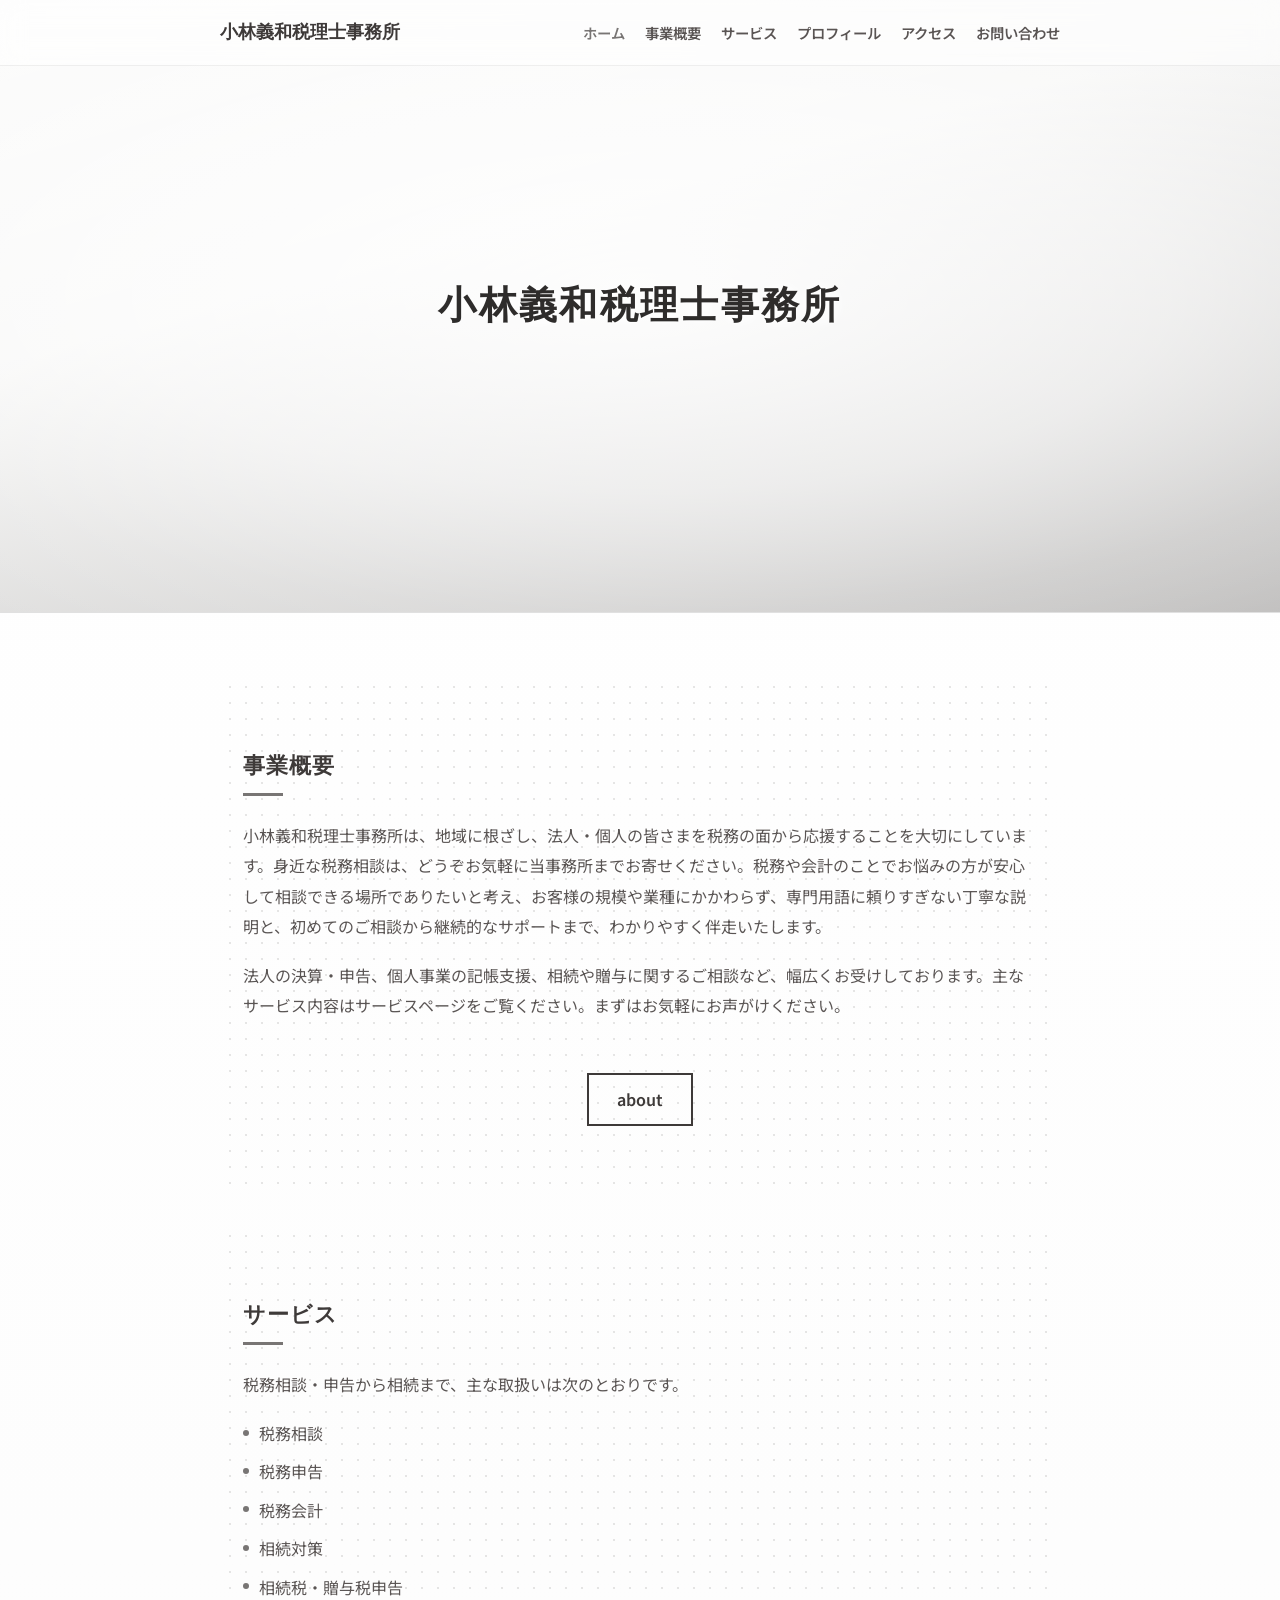
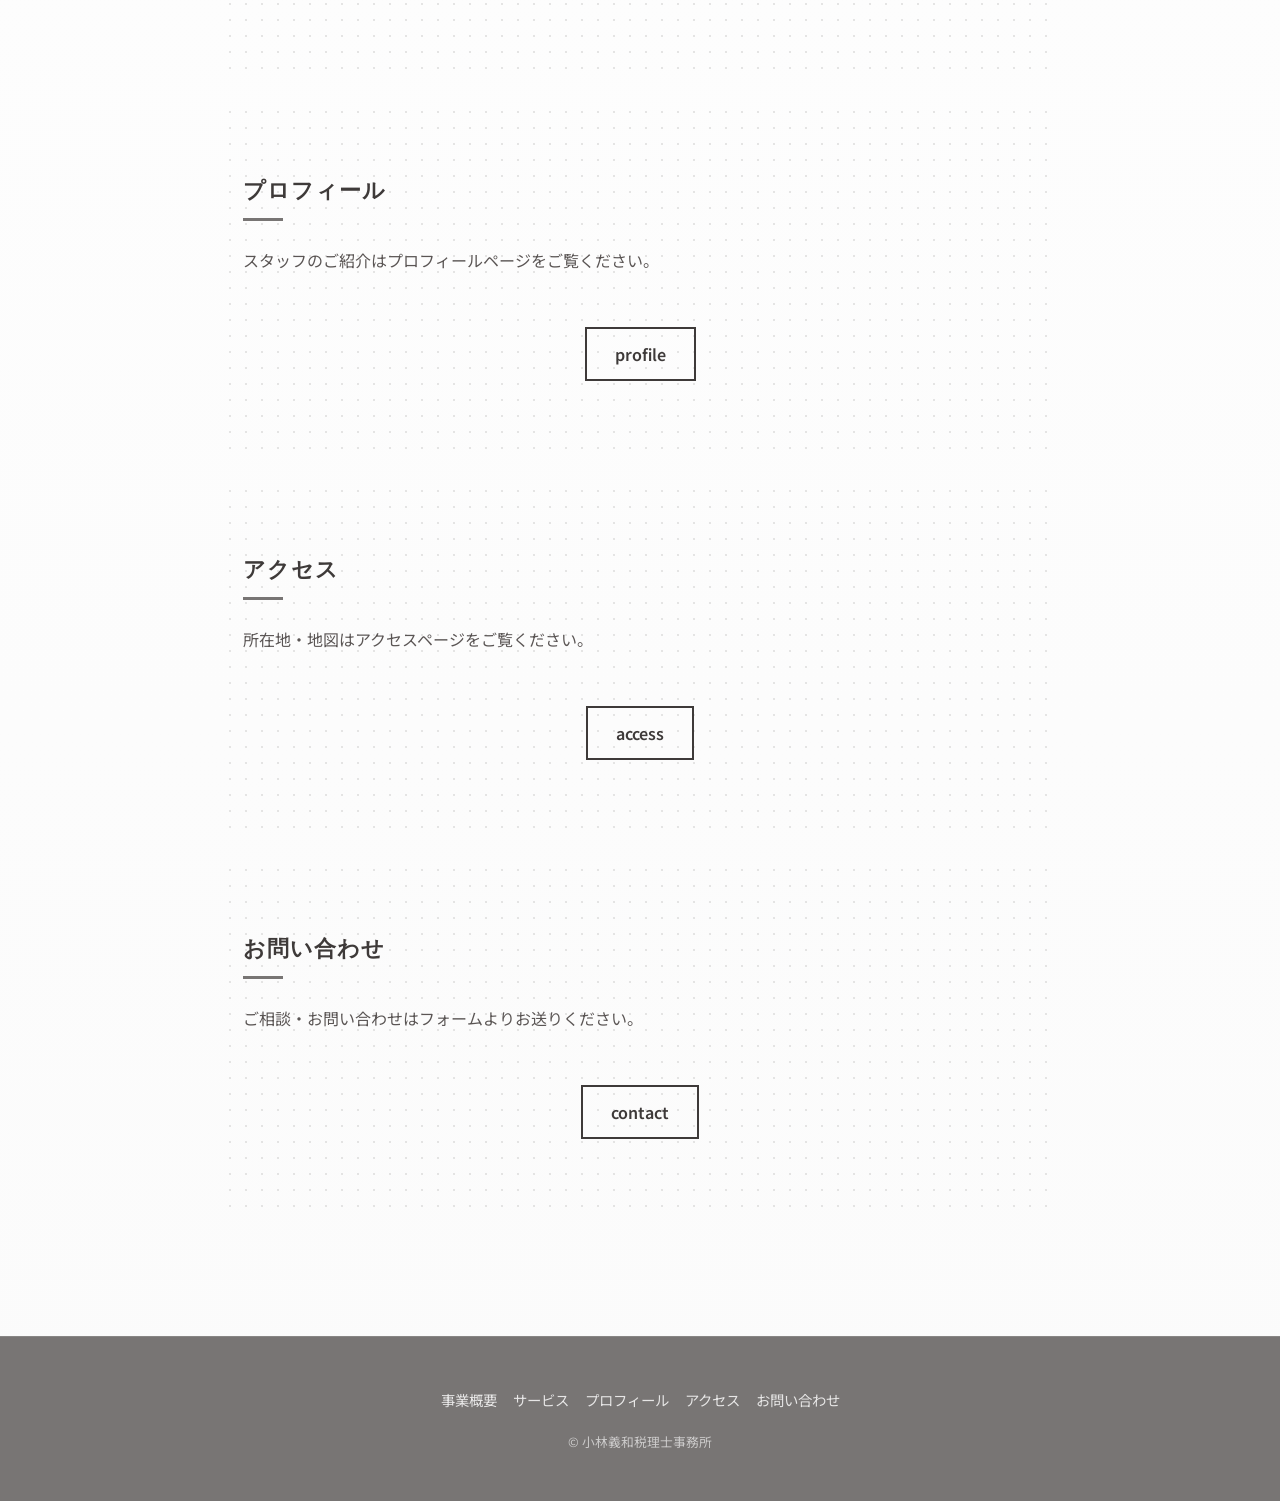
==== index.html @ 959f1964 "Initial website setup with theme C Made-with: Cursor" ====
<!DOCTYPE html>
<html lang="ja">
<head>
  <meta charset="UTF-8">
  <meta name="viewport" content="width=device-width, initial-scale=1.0">
  <title>小林義和税理士事務所</title>
  <link rel="preconnect" href="https://fonts.googleapis.com">
  <link rel="preconnect" href="https://fonts.gstatic.com" crossorigin>
  <link href="https://fonts.googleapis.com/css2?family=Noto+Sans+JP:wght@400;500;600;700&display=swap" rel="stylesheet">
  <link rel="stylesheet" href="css/base.css">
  <link rel="stylesheet" href="css/theme-c.css?v=20260330-12">
</head>
<body class="page-home">
  <header class="header">
    <div class="header__inner">
      <a class="header__logo" href="index.html">小林義和税理士事務所</a>
      <nav class="nav" aria-label="メインメニュー">
        <ul class="nav__list">
          <li><a class="nav__link" href="index.html" aria-current="page">ホーム</a></li>
          <li><a class="nav__link" href="about.html">事業概要</a></li>
          <li><a class="nav__link" href="services.html">サービス</a></li>
          <li><a class="nav__link" href="profile.html">プロフィール</a></li>
          <li><a class="nav__link" href="office.html">アクセス</a></li>
          <li><a class="nav__link" href="contact.html">お問い合わせ</a></li>
        </ul>
      </nav>
    </div>
  </header>

  <section class="hero hero--with-photo hero--bright-key" aria-labelledby="hero-title">
    <div class="hero__slides" aria-hidden="true">
      <figure class="hero__photo hero__photo--slide1">
        <img src="images/hero-tax.png" alt="" width="1920" height="1080" decoding="async">
      </figure>
      <figure class="hero__photo hero__photo--slide2">
        <img src="images/hero-office.png" alt="" width="1920" height="1080" decoding="async">
      </figure>
      <figure class="hero__photo hero__photo--slide3">
        <img src="images/hero-3-office.png" alt="" width="1920" height="1080" decoding="async">
      </figure>
    </div>
    <div class="hero__overlay" aria-hidden="true"></div>
    <div class="hero__inner hero__inner--split">
      <h1 id="hero-title" class="hero__title">小林義和税理士事務所</h1>
    </div>
  </section>

  <main class="main">
    <section class="section" id="about">
      <h2 class="section__title">事業概要</h2>
      <div class="about__body about__body--single">
        <p>小林義和税理士事務所は、地域に根ざし、法人・個人の皆さまを税務の面から応援することを大切にしています。身近な税務相談は、どうぞお気軽に当事務所までお寄せください。税務や会計のことでお悩みの方が安心して相談できる場所でありたいと考え、お客様の規模や業種にかかわらず、専門用語に頼りすぎない丁寧な説明と、初めてのご相談から継続的なサポートまで、わかりやすく伴走いたします。</p>
        <p>法人の決算・申告、個人事業の記帳支援、相続や贈与に関するご相談など、幅広くお受けしております。主なサービス内容はサービスページをご覧ください。まずはお気軽にお声がけください。</p>
      </div>
      <p class="section__actions"><a class="btn btn--primary" href="about.html">about</a></p>
    </section>

    <section class="section" id="services">
      <h2 class="section__title">サービス</h2>
      <p class="section__lead">税務相談・申告から相続まで、主な取扱いは次のとおりです。</p>
      <ul class="about__services">
        <li>税務相談</li>
        <li>税務申告</li>
        <li>税務会計</li>
        <li>相続対策</li>
        <li>相続税・贈与税申告</li>
      </ul>
    </section>

    <section class="section" id="profile">
      <h2 class="section__title">プロフィール</h2>
      <p class="section__lead">スタッフのご紹介はプロフィールページをご覧ください。</p>
      <p class="section__actions"><a class="btn btn--primary" href="profile.html">profile</a></p>
    </section>

    <section class="section" id="access">
      <h2 class="section__title">アクセス</h2>
      <p class="section__lead">所在地・地図はアクセスページをご覧ください。</p>
      <p class="section__actions"><a class="btn btn--primary" href="office.html">access</a></p>
    </section>

    <section class="section" id="contact">
      <h2 class="section__title">お問い合わせ</h2>
      <p class="section__lead">ご相談・お問い合わせはフォームよりお送りください。</p>
      <p class="section__actions"><a class="btn btn--primary" href="contact.html">contact</a></p>
    </section>
  </main>

  <footer class="footer">
    <nav class="footer__nav" aria-label="フッターナビ">
      <ul class="footer__nav-list">
        <li><a class="footer__nav-link" href="about.html">事業概要</a></li>
        <li><a class="footer__nav-link" href="services.html">サービス</a></li>
        <li><a class="footer__nav-link" href="profile.html">プロフィール</a></li>
        <li><a class="footer__nav-link" href="office.html">アクセス</a></li>
        <li><a class="footer__nav-link" href="contact.html">お問い合わせ</a></li>
      </ul>
    </nav>
    <p class="footer__copyright">© 小林義和税理士事務所</p>
  </footer>
</body>
</html>
---- css/base.css ----
/* 共通レイアウト（色・トーンは theme-a / theme-b / theme-c で指定） */
html { scroll-behavior: smooth; }
@media (prefers-reduced-motion: reduce) { html { scroll-behavior: auto; } }

*, *::before, *::after { box-sizing: border-box; }
body {
  margin: 0;
  font-family: var(--font-sans);
  font-size: 16px;
  line-height: 1.8;
  color: var(--color-text);
  background: var(--color-bg);
  min-height: 100vh;
  overflow-x: clip;
}

/* ========== ヘッダー・グローバルナビ ========== */
.header {
  position: sticky;
  top: 0;
  z-index: 100;
  background: var(--header-bg, rgba(255, 255, 255, 0.95));
  border-bottom: 1px solid var(--color-border);
}
.header__inner {
  max-width: var(--max-width);
  margin: 0 auto;
  padding: 1rem var(--space-edge);
  display: flex;
  align-items: center;
  justify-content: space-between;
}
.header__logo {
  font-family: var(--font-serif);
  font-size: 1.15rem;
  font-weight: 600;
  color: var(--color-text);
  text-decoration: none;
}
.header__logo:hover { color: var(--color-accent); }
.nav__list {
  list-style: none;
  margin: 0;
  padding: 0;
  display: flex;
  flex-wrap: wrap;
  gap: 0.5rem 1.25rem;
}
.nav__link {
  font-size: 0.9rem;
  font-weight: 600;
  color: var(--color-text-sub);
  text-decoration: none;
  transition: color 0.2s;
}
.nav__link:hover,
.nav__link[aria-current="page"] { color: var(--color-accent); }

/* トップのみ：ヒーロー写真を画面上端まで（ヘッダーを写真上に重ねる） */
.page-home {
  position: relative;
}
.page-home .header {
  position: absolute;
  top: 0;
  left: 0;
  right: 0;
  z-index: 100;
  background: var(--header-overlay-home, rgba(255, 255, 255, 0.45));
  backdrop-filter: blur(12px);
  -webkit-backdrop-filter: blur(12px);
  border-bottom: 1px solid rgba(0, 0, 0, 0.06);
}
.page-home .header__logo,
.page-home .nav__link {
  text-shadow:
    0 0 1px rgba(255, 255, 255, 0.95),
    0 1px 2px rgba(255, 255, 255, 0.85),
    0 0 14px rgba(255, 255, 255, 0.5);
}
.page-home .nav__link[aria-current="page"] {
  text-shadow:
    0 0 1px rgba(255, 255, 255, 0.95),
    0 1px 2px rgba(255, 255, 255, 0.85);
}
.page-home .header__inner {
  padding-top: calc(1rem + env(safe-area-inset-top, 0px));
}
.page-home .hero--with-photo {
  --hero-with-photo-min-height: clamp(360px, 68vh, 860px);
}

/* ========== ヒーロー ========== */
.hero {
  position: relative;
  padding: var(--hero-padding-y, 3rem) var(--space-edge) var(--hero-padding-y-bottom, 4rem);
  text-align: center;
  background: linear-gradient(180deg, var(--hero-gradient-start) 0%, var(--color-bg) 100%);
  border-bottom: 1px solid var(--color-border);
}
.hero__inner { max-width: var(--max-width); margin: 0 auto; }
.hero__title {
  margin: 0 0 0.35em;
  font-family: var(--font-serif);
  font-size: clamp(1.6rem, 4vw, var(--hero-title-max, 2.25rem));
  font-weight: 600;
  line-height: 1.35;
  color: var(--color-text);
  letter-spacing: var(--hero-title-tracking, normal);
}
.hero__subtitle {
  margin: 0;
  font-size: clamp(0.95rem, 2vw, 1.1rem);
  color: var(--color-text-sub);
}

/* ヒーロー：写真がエリア一面＋事務所名を中央（重ね表示） */
.hero--with-photo {
  position: relative;
  padding: 0;
  overflow: hidden;
  background: var(--color-bg-alt);
  border-bottom: 1px solid var(--color-border);
  width: 100vw;
  max-width: 100vw;
  margin-left: calc(50% - 50vw);
  margin-right: calc(50% - 50vw);
  box-sizing: border-box;
  min-height: var(--hero-with-photo-min-height, clamp(280px, 52vh, 640px));
}
.hero--with-photo .hero__photo {
  position: absolute;
  inset: 0;
  margin: 0;
  width: 100%;
  height: 100%;
  z-index: 0;
  background: var(--color-bg-alt);
  opacity: 0;
  animation: hero-slide-fade 18s linear infinite;
}
.hero--with-photo .hero__photo img {
  display: block;
  width: 100%;
  height: 100%;
  object-fit: cover;
  object-position: center;
  transform: scale(1);
  animation: hero-photo-zoom 18s ease-out infinite;
  transform-origin: center;
}
.hero--with-photo .hero__photo--slide1,
.hero--with-photo .hero__photo--slide1 img {
  animation-delay: 0s;
}
.hero--with-photo .hero__photo--slide2,
.hero--with-photo .hero__photo--slide2 img {
  animation-delay: 6s;
}
.hero--with-photo .hero__photo--slide3,
.hero--with-photo .hero__photo--slide3 img {
  animation-delay: 12s;
}
.hero--with-photo .hero__photo--slide2 img {
  /* 田中吉彦税理士事務所トップの落ち着いた見え方に寄せる */
  filter: saturate(0.86) contrast(1.04) brightness(0.82);
  object-position: center 46%;
}
@keyframes hero-photo-zoom {
  0% { transform: scale(1); }
  33.333% { transform: scale(1.1); }
  100% { transform: scale(1.1); }
}
@keyframes hero-slide-fade {
  0% { opacity: 0; }
  5% { opacity: 1; }
  28.333% { opacity: 1; }
  33.333% { opacity: 0; }
  100% { opacity: 0; }
}
@media (prefers-reduced-motion: reduce) {
  .page-home .hero--with-photo .hero__photo,
  .page-home .hero--with-photo .hero__photo img { animation: none; }
  .page-home .hero--with-photo .hero__photo { opacity: 0; }
  .page-home .hero--with-photo .hero__photo--slide1 { opacity: 1; }
}
.hero__overlay {
  position: absolute;
  inset: 0;
  z-index: 1;
  background: var(--hero-overlay-bg, rgba(44, 44, 44, 0.42));
  pointer-events: none;
}
.hero--with-photo .hero__inner--split {
  position: relative;
  z-index: 2;
  max-width: none;
  margin: 0;
  min-height: var(--hero-with-photo-min-height, clamp(280px, 52vh, 640px));
  display: flex;
  align-items: center;
  justify-content: center;
  padding: var(--space-xl) var(--space-edge);
  box-sizing: border-box;
  text-align: center;
}
.hero--with-photo .hero__title {
  margin: 0;
  max-width: 22em;
  color: var(--hero-title-on-image, #fff);
  text-shadow: var(--hero-title-shadow, 0 2px 28px rgba(0, 0, 0, 0.45));
}

/* 明るいハイキー写真向け（看板名と背景の分離：オーバーレイを強め＋中央にマット） */
.hero--with-photo.hero--bright-key .hero__overlay {
  background:
    radial-gradient(
      ellipse 92% 72% at 50% 48%,
      rgba(255, 255, 255, 0.88) 0%,
      rgba(255, 255, 255, 0.55) 45%,
      rgba(255, 255, 255, 0.2) 72%,
      transparent 100%
    ),
    linear-gradient(
      165deg,
      rgba(255, 255, 255, 0.65) 0%,
      rgba(255, 255, 255, 0.2) 38%,
      var(--hero-bright-overlay-end, rgba(44, 62, 98, 0.32)) 100%
    );
}
.hero--with-photo.hero--bright-key .hero__title {
  color: var(--hero-bright-title-color, #1e293b);
  text-shadow:
    0 0 32px rgba(255, 255, 255, 1),
    0 0 16px rgba(255, 255, 255, 0.95),
    0 1px 0 rgba(255, 255, 255, 0.9),
    0 2px 14px rgba(255, 255, 255, 0.75);
}

/* 地図埋め込み */
.map-embed {
  margin: var(--space-lg) 0;
  border: 1px solid var(--color-border);
  border-radius: var(--radius);
  overflow: hidden;
  background: var(--color-bg-alt);
  aspect-ratio: 16 / 10;
  max-height: 420px;
}
.map-embed iframe {
  display: block;
  width: 100%;
  height: 100%;
  min-height: 280px;
  border: 0;
}

/* アクセス：地図とフォームを横並び */
.access__map-form {
  display: grid;
  gap: var(--space-lg);
  align-items: start;
  margin-top: var(--space-lg);
}
@media (min-width: 900px) {
  .access__map-form {
    grid-template-columns: 1fr 1fr;
    gap: var(--space-xl);
    align-items: stretch;
  }
}
.access__map-col .about__heading,
.access__form-col .about__heading {
  margin-top: 0;
}
.access__map-col .map-embed {
  margin: var(--space) 0 var(--space);
}
.map-embed--side {
  aspect-ratio: auto;
  max-height: none;
  min-height: min(420px, 50vh);
  height: 100%;
}
@media (min-width: 900px) {
  .map-embed--side {
    min-height: 440px;
  }
  .map-embed--side iframe {
    min-height: 440px;
  }
}
.access__map-link {
  margin: 0;
  font-size: 0.95rem;
}
.access__map-link a {
  color: var(--color-accent);
  font-weight: 600;
}
.access__actions {
  margin-top: var(--space-lg);
  display: flex;
  flex-wrap: wrap;
  gap: var(--space);
  align-items: center;
  justify-content: center;
}
.access__actions--after-map {
  margin-top: var(--space);
}

/* CTAボタン（ヒーロー／アクセント色で枠のみ・角ばり） */
.btn {
  display: inline-flex;
  align-items: center;
  justify-content: center;
  min-height: 44px;
  padding: 0.65em 1.75em;
  font-family: var(--font-sans);
  font-size: 1rem;
  font-weight: 600;
  text-decoration: none;
  border-radius: 0;
  border: 2px solid var(--cta-border, var(--color-accent));
  cursor: pointer;
  transition: background 0.2s, color 0.2s, border-color 0.2s;
  box-sizing: border-box;
}
.btn:hover { opacity: 1; }
.btn--primary {
  color: var(--cta-text, var(--color-accent));
  background: transparent;
  border-color: var(--cta-border, var(--color-accent));
}
.btn--primary:hover {
  background: var(--cta-hover-bg, rgba(44, 82, 130, 0.1));
  color: var(--cta-text-hover, var(--color-accent));
}
.btn--primary:focus-visible {
  outline: 2px solid var(--cta-border, var(--color-accent));
  outline-offset: 3px;
}
.section__actions {
  margin-top: var(--space-lg);
  margin-bottom: 0;
  text-align: center;
}
.section__actions .btn { margin-top: 0.25rem; }

/* アクセスページ：地図のみ（全幅） */
.map-embed--access-full {
  margin: var(--space-lg) 0;
  aspect-ratio: 16 / 10;
  max-height: 520px;
  min-height: 320px;
}
.map-embed--access-full iframe {
  min-height: 320px;
}
@media (min-width: 720px) {
  .map-embed--access-full {
    min-height: 400px;
    max-height: 560px;
  }
  .map-embed--access-full iframe {
    min-height: 400px;
  }
}

/* サービス一覧（ページ用） */
.services__intro { margin: 0 0 var(--space-lg); color: var(--color-text-sub); line-height: 1.9; }
.services__list { list-style: none; margin: 0; padding: 0; }
.services__item {
  padding: var(--space) 0;
  border-bottom: 1px solid var(--color-border);
  font-size: 1.05rem;
  font-weight: 600;
  color: var(--color-text);
}
.services__item:last-child { border-bottom: none; }

/* アクセスページ：フォーム単体ブロック（地図と並べない場合用） */
.access__form-block {
  padding-top: var(--space-xl);
  margin-top: var(--space-lg);
  border-top: 1px solid var(--color-border);
}

/* ========== メインコンテンツ ========== */
.main { max-width: var(--max-width); margin: 0 auto; padding: var(--space-xl) var(--space-edge); }
.section { padding: var(--space-xl) 0; }
.section:not(:last-child) { border-bottom: 1px solid var(--color-border); }
.section__title {
  margin: 0 0 var(--space);
  font-family: var(--font-serif);
  font-size: 1.35rem;
  font-weight: 600;
}
.section__title::after {
  content: "";
  display: block;
  width: var(--title-accent-width, 2em);
  height: var(--title-accent-height, 3px);
  margin-top: 0.35em;
  background: var(--color-accent);
  border-radius: var(--title-accent-radius, 2px);
}
.section__lead {
  margin: 0 0 var(--space-lg);
  font-size: 1rem;
  color: var(--color-text-sub);
  line-height: 1.9;
}

/* 事業概要（罫線で区切り） */
.about { margin: 0; }
.about__lead {
  margin: 0 0 var(--space);
  font-size: 1rem;
  color: var(--color-text-sub);
  line-height: 1.9;
}
.about__rule {
  margin: var(--space-lg) 0;
  border: none;
  border-top: 1px solid var(--color-border);
}
.about__body { font-size: 1rem; color: var(--color-text-sub); line-height: 1.9; }
.about__body p { margin: 0 0 1em; }
.about__body p:last-child { margin-bottom: 0; }
.about__body--single p:first-child { margin-top: 0; }
.about__heading {
  margin: var(--space) 0 0.75rem;
  font-family: var(--font-serif);
  font-size: 1.1rem;
  font-weight: 600;
  color: var(--color-text);
}
.about__heading::after {
  content: "";
  display: block;
  width: 1.5em;
  height: 2px;
  margin-top: 0.25em;
  background: var(--color-accent);
  border-radius: 1px;
}
.about__services {
  margin: 0;
  padding-left: 1.25rem;
  color: var(--color-text-sub);
  line-height: 1.9;
}
.about__services li { margin-bottom: 0.35em; }
.about__services li:last-child { margin-bottom: 0; }

/* プロフィール（スタッフ） */
.profile__list { list-style: none; margin: 0; padding: 0; }
.profile__item {
  padding: var(--space-lg) 0;
  border-bottom: 1px solid var(--color-border);
}
.profile__item:last-child { border-bottom: none; }
.profile__inner {
  display: grid;
  gap: var(--space);
  align-items: start;
}
@media (min-width: 640px) {
  .profile__inner { grid-template-columns: 140px 1fr; gap: var(--space-lg); }
}
.profile__figure {
  margin: 0;
  border-radius: var(--profile-photo-radius, var(--radius));
  overflow: hidden;
  background: var(--color-bg-alt);
  aspect-ratio: 1;
  min-height: 140px;
  box-shadow: var(--profile-photo-shadow, none);
}
.profile__figure img { display: block; width: 100%; height: 100%; object-fit: cover; }
.profile__body { min-width: 0; }
.profile__name { margin: 0 0 0.2em; font-family: var(--font-serif); font-size: 1.2rem; font-weight: 600; }
.profile__role { margin: 0 0 0.5em; font-size: 0.9rem; color: var(--color-accent); }
.profile__catch { margin: 0 0 0.5em; font-size: 0.95rem; font-weight: 600; color: var(--color-text); }
.profile__bio { margin: 0; font-size: 0.95rem; color: var(--color-text-sub); line-height: 1.85; }

/* 事務所案内 */
.office__dl { margin: 0; }
.office__row { display: grid; gap: 0.5rem 1.5rem; padding: 0.75rem 0; border-bottom: 1px dotted var(--color-border); }
@media (min-width: 480px) { .office__row { grid-template-columns: 8em 1fr; } }
.office__dt { font-weight: 600; color: var(--color-text); }
.office__dd { margin: 0; color: var(--color-text-sub); }

/* お問い合わせフォーム */
.contact__lead {
  margin: 0 0 var(--space-lg);
  font-size: 1rem;
  color: var(--color-text-sub);
  line-height: 1.8;
}
.contact__frame {
  padding: var(--space-lg);
  border: 1px solid var(--color-border);
  border-radius: var(--radius);
  background: var(--contact-frame-bg, #fff);
  margin-bottom: var(--space);
  box-shadow: var(--contact-frame-shadow, none);
}
.contact__form { display: flex; flex-direction: column; gap: 1.25rem; max-width: 100%; }
.contact__row { display: grid; gap: 1rem; }
@media (min-width: 480px) { .contact__row { grid-template-columns: 1fr 1fr; } }
.contact__field { min-width: 0; }
.contact__label { display: block; margin-bottom: 0.35em; font-size: 0.9rem; font-weight: 600; color: var(--color-text); }
.contact__input,
.contact__textarea {
  width: 100%;
  padding: 0.6em 0.9em;
  font-family: var(--font-sans);
  font-size: 1rem;
  border: 1px solid var(--color-border);
  border-radius: var(--radius);
  background: var(--input-bg, #fff);
  transition: border-color 0.2s;
}
.contact__input:focus,
.contact__textarea:focus {
  outline: none;
  border-color: var(--color-accent);
}
.contact__textarea { resize: vertical; min-height: 6em; }
.contact__submit {
  padding: 0.7em 1.75em;
  font-size: 1rem;
  font-weight: 600;
  font-family: var(--font-sans);
  color: var(--cta-text, var(--color-accent));
  background: transparent;
  border: 2px solid var(--cta-border, var(--color-accent));
  border-radius: 0;
  cursor: pointer;
  align-self: flex-start;
  transition: background 0.2s, color 0.2s;
}
.contact__submit:hover {
  background: var(--cta-hover-bg, rgba(44, 82, 130, 0.1));
  color: var(--cta-text-hover, var(--color-accent));
}
.contact__submit:focus-visible {
  outline: 2px solid var(--cta-border, var(--color-accent));
  outline-offset: 3px;
}
.contact__required { font-size: 0.8em; font-weight: 500; color: var(--color-accent); }
.contact__input::placeholder,
.contact__textarea::placeholder { color: #999; }
.contact__note { margin: 0.5rem 0 0; font-size: 0.85rem; color: var(--color-text-sub); }

/* ========== フッター ========== */
.footer {
  margin-top: var(--space-xl);
  padding: var(--space-lg) var(--space-edge);
  text-align: center;
  border-top: 1px solid var(--footer-border, var(--color-border));
  background: var(--footer-bg, var(--header-bg, rgba(255, 255, 255, 0.95)));
  color: var(--footer-text, inherit);
}
.footer__nav { margin-bottom: 1rem; }
.footer__nav-list { list-style: none; margin: 0; padding: 0; display: flex; flex-wrap: wrap; justify-content: center; gap: 0 1rem; }
.footer__nav-link { font-size: 0.9rem; color: var(--footer-link-color, var(--color-text-sub)); text-decoration: none; }
.footer__nav-link:hover { color: var(--footer-link-hover, var(--color-accent)); }
.footer__copyright { margin: 0; font-size: 0.8rem; color: var(--footer-muted, var(--color-text-sub)); }

/* ========== 単体ページ（about / profile / office / contact） ========== */
.page-single {
  max-width: var(--max-width);
  margin: 0 auto;
  padding: 0 var(--space-edge) var(--space-xl);
  min-height: 100vh;
  display: flex;
  flex-direction: column;
}
.page-single__main { flex: 1; padding: var(--space-lg) 0 var(--space) 0; }
.page-single__title {
  margin: 0 0 var(--space-lg);
  font-family: var(--font-serif);
  font-size: 1.5rem;
  font-weight: 600;
}
.page-single__title::after {
  content: "";
  display: block;
  width: var(--title-accent-width, 2em);
  height: var(--title-accent-height, 3px);
  margin-top: 0.35em;
  background: var(--color-accent);
  border-radius: var(--title-accent-radius, 2px);
}

/* ========== レスポンシブ ========== */
@media (max-width: 768px) {
  :root { --space-lg: 2.5rem; --space-xl: 3rem; }
  .nav__list { gap: 0.5rem; }
  .hero { padding: 2rem var(--space-edge) 3rem; }
  .section__title { font-size: 1.25rem; }
}

@media (max-width: 640px) {
  .header__inner { flex-direction: column; align-items: flex-start; gap: 0.75rem; }
  .nav__list { gap: 0.35rem; }
  .contact__row { grid-template-columns: 1fr; }
  .contact__input,
  .contact__textarea { font-size: 16px; }
}
---- css/theme-c.css ----
/* パターンC — 田中吉彦税理士事務所 公式サイト（t2ao.com）の配色・トーンを参考
 * 本文 #3e3a39 / アクセント黄 #ffe400 / グレー #787574 / 区切り #e0e0e0（同サイト basic.css 準拠） */
:root {
  --color-text: #3e3a39;
  --color-text-sub: #5a5554;
  --color-bg: #ffffff;
  --color-bg-alt: #f5f5f4;
  --color-accent: #787574;
  --color-border: #e0e0e0;
  --font-sans: "Noto Sans JP", "Hiragino Kaku Gothic ProN", "Hiragino Sans", Meiryo, sans-serif;
  --font-serif: "Yu Mincho", "Hiragino Mincho ProN", "Noto Serif JP", serif;
  --space: 1.5rem;
  --space-lg: 3rem;
  --space-xl: 4rem;
  --max-width: 880px;
  --space-edge: 1.25rem;
  --radius: 6px;
  --hero-gradient-start: #ebeae8;
  /* CTA：炭色基調（黄色アクセントは使わない） */
  --cta-border: #3e3a39;
  --cta-text: #3e3a39;
  --cta-text-hover: #3e3a39;
  --cta-hover-bg: rgba(120, 117, 116, 0.14);
  --hero-padding-y: 3.5rem;
  --hero-padding-y-bottom: 4.5rem;
  --hero-title-max: 2.4rem;
  --hero-title-tracking: 0.06em;
  --title-accent-width: 2.5rem;
  --title-accent-height: 3px;
  --title-accent-radius: 0;
  --header-bg: rgba(255, 255, 255, 0.96);
  --header-overlay-home: rgba(255, 255, 255, 0.52);
  --profile-photo-radius: 50%;
  --profile-photo-shadow: 0 4px 20px rgba(62, 58, 57, 0.07);
  --contact-frame-bg: #fff;
  --contact-frame-shadow: 0 2px 16px rgba(62, 58, 57, 0.06);
  --input-bg: #fff;
  --hero-overlay-bg: rgba(62, 58, 57, 0.48);
  --hero-title-on-image: #fffdfa;
  --hero-title-shadow: 0 2px 22px rgba(0, 0, 0, 0.42);
  --hero-bright-title-color: #2e2c2b;
  --hero-bright-overlay-end: rgba(62, 58, 57, 0.3);
  /* フッター（同サイト .footerBoxWrap #787574 相当） */
  --footer-bg: #787574;
  --footer-border: rgba(255, 255, 255, 0.12);
  --footer-text: rgba(255, 255, 255, 0.92);
  --footer-link-color: rgba(255, 255, 255, 0.82);
  --footer-link-hover: #ffffff;
  --footer-muted: rgba(255, 255, 255, 0.62);
}

/* t2ao風：ノートパッドのようなドット背景 */
body {
  background:
    linear-gradient(180deg, #ffffff 0%, #fbfbfb 100%);
}

.main {
  background: transparent;
}
.main .section {
  position: relative;
  padding: calc(var(--space-xl) + 0.35rem) calc(var(--space-edge) + 0.2rem);
  background-image:
    radial-gradient(circle, rgba(120, 117, 116, 0.18) 1.05px, transparent 1.15px);
  background-size: 16px 16px;
  background-position: 2px 2px;
  background-origin: padding-box;
  background-clip: padding-box;
}
.main .section:not(:last-child) {
  margin-bottom: 0;
  border-bottom: none;
}
.main > .section + .section {
  margin-top: clamp(1.1rem, 2.8vw, 1.9rem);
}
.main .section[id] {
  scroll-margin-top: 1rem;
}
.section:not(:last-child) {
  border-bottom: 0 !important;
}
.main .section,
.main .section:not(:last-child) {
  border-bottom: 0 !important;
}

.section__title {
  letter-spacing: 0.04em;
}
.section__title::after,
.about__heading::after {
  background: var(--color-accent);
}

.about__services {
  list-style: none;
  padding-left: 0;
}
.about__services li {
  position: relative;
  padding-left: 1em;
}
.about__services li::before {
  content: "";
  position: absolute;
  top: 0.72em;
  left: 0;
  width: 0.38em;
  height: 0.38em;
  border-radius: 50%;
  background: var(--color-accent);
}

.page-single__main {
  /* 下層ページ：ヘッダー直下の詰まりを防ぐ（左右は main 側で確保） */
  padding: var(--space-lg) 0 0 0 !important;
  background-image:
    radial-gradient(circle, rgba(120, 117, 116, 0.2) 1.1px, transparent 1.2px);
  background-size: 16px 16px;
  background-position: 2px 0 !important;
  background-origin: padding-box;
  background-clip: padding-box;
}
.page-single__main > * + * {
  margin-top: 0.35rem;
}
@media (max-width: 640px) {
  .page-single__main {
    padding-top: calc(var(--space-lg) - 0.5rem) !important;
  }
}
.page-single__title {
  margin-bottom: calc(var(--space-lg) + 0.35rem);
}

.about__body p,
.section__lead,
.services__intro {
  margin-bottom: 1.15em;
}
.about__services li {
  margin-bottom: 0.5em;
}
.about__rule {
  border-top: 0;
  margin: calc(var(--space-lg) + 0.4rem) 0;
}
.services__item {
  padding-top: 1rem;
  padding-bottom: 1rem;
  border-bottom: 0;
}
.page-single__title::after {
  background: var(--color-accent);
}

.services__item {
  padding-left: 0.35rem;
  border-bottom: 0;
}
.office__row {
  border-bottom: 0;
  padding-bottom: 1rem;
}
.office__row + .office__row {
  margin-top: 0.35rem;
}
.contact__frame {
  border: 1px dotted #d7d2cd;
  border-top: 2px solid var(--color-accent);
}

/*（重複上書きを削除して統一） */
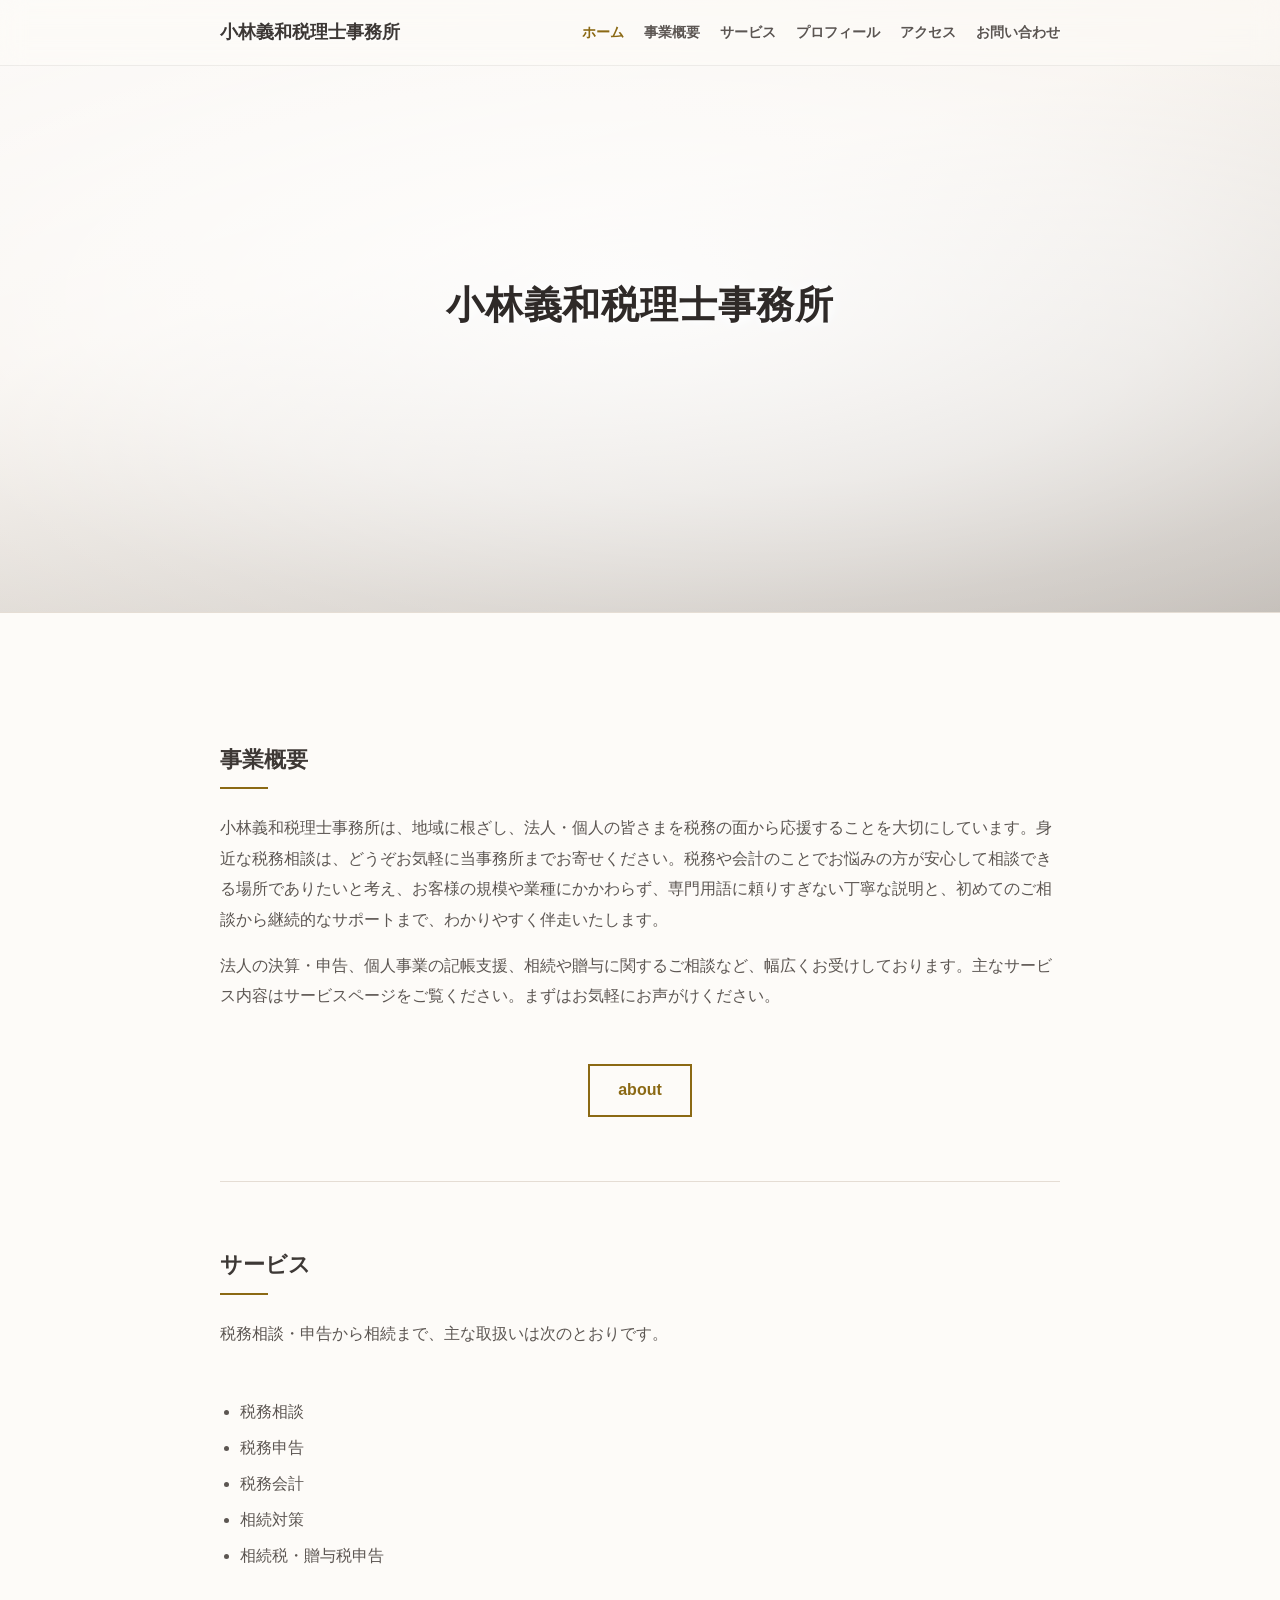
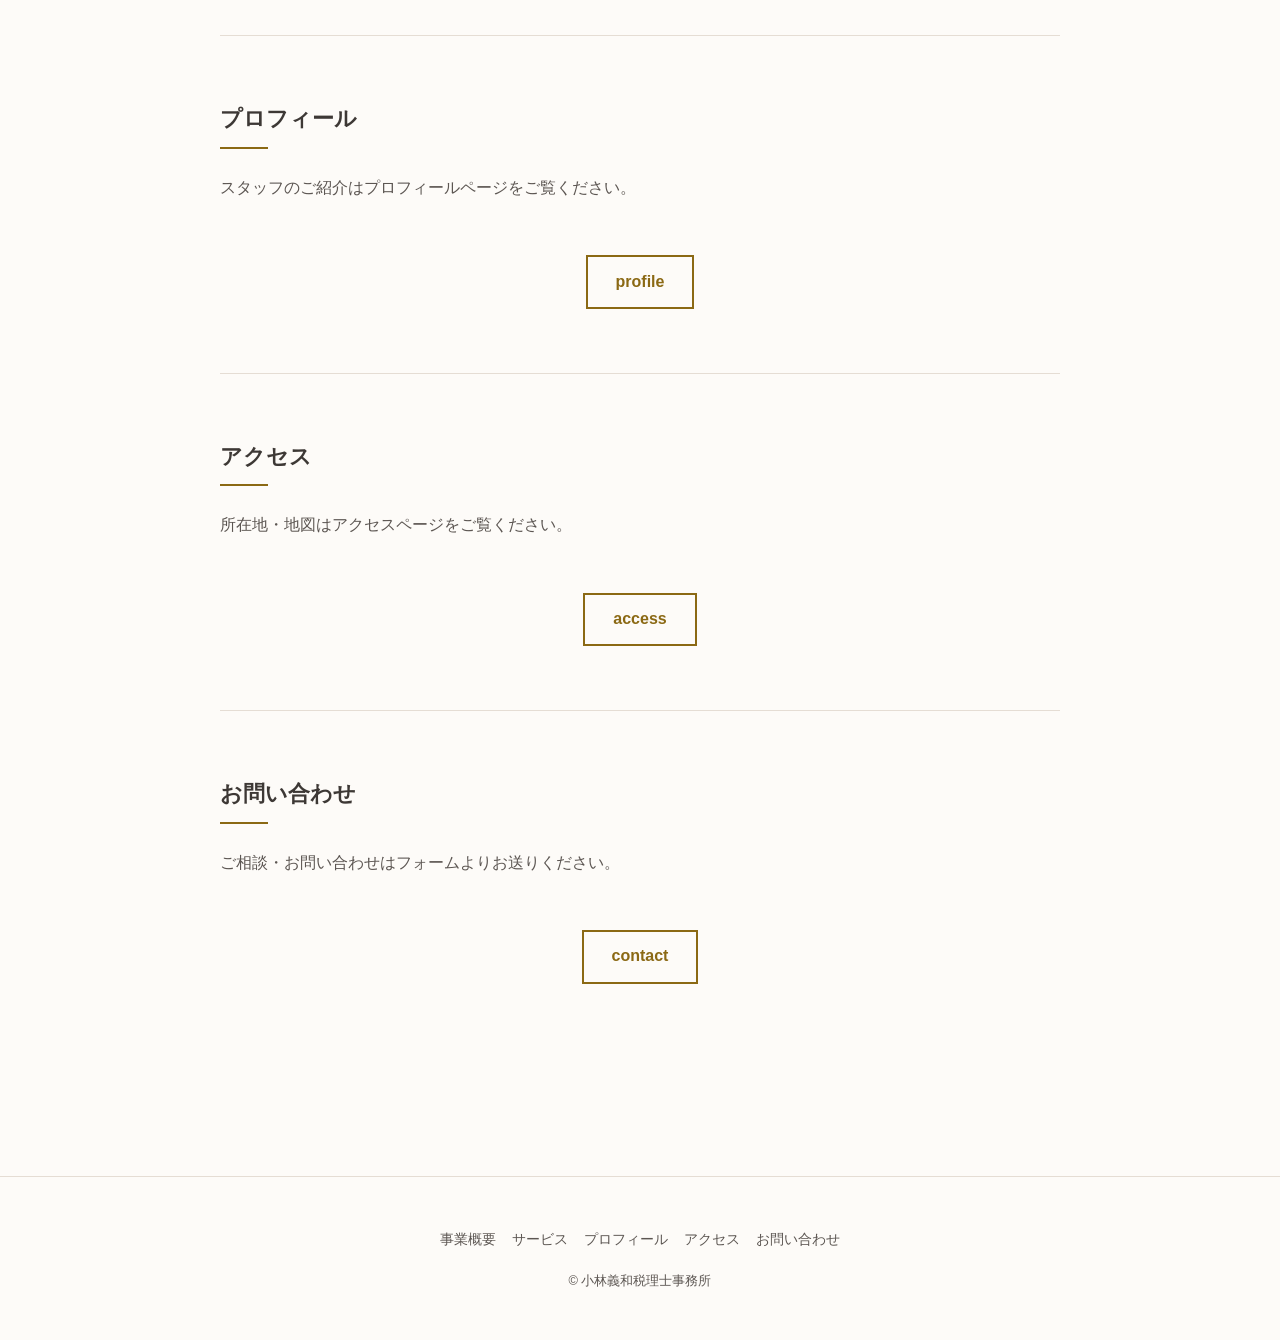
==== commit 37db035b: "Switch branch variant to theme B Made-with: Cursor" ====
--- a/index.html
+++ b/index.html
@@ -8,7 +8,7 @@
   <link rel="preconnect" href="https://fonts.gstatic.com" crossorigin>
   <link href="https://fonts.googleapis.com/css2?family=Noto+Sans+JP:wght@400;500;600;700&display=swap" rel="stylesheet">
   <link rel="stylesheet" href="css/base.css">
-  <link rel="stylesheet" href="css/theme-c.css?v=20260330-12">
+  <link rel="stylesheet" href="css/theme-b.css?v=20260330-1800">
 </head>
 <body class="page-home">
   <header class="header">
--- a/css/theme-b.css
+++ b/css/theme-b.css
@@ -0,0 +1,42 @@
+/* パターンB — 暖色・クリームトーン（やわらかさ・人となり） */
+:root {
+  --color-text: #3d3835;
+  --color-text-sub: #5c5652;
+  --color-bg: #fdfbf8;
+  --color-bg-alt: #f5efe8;
+  --color-accent: #8b6914;
+  --color-border: #e5ddd4;
+  --font-sans: "Hiragino Kaku Gothic ProN", "Hiragino Sans", Meiryo, sans-serif;
+  --font-serif: "Yu Mincho", "Hiragino Mincho ProN", serif;
+  --space: 1.5rem;
+  --space-lg: 3rem;
+  --space-xl: 4rem;
+  --max-width: 880px;
+  --space-edge: 1.25rem;
+  --radius: 8px;
+  --hero-gradient-start: #f0e8dc;
+  /* CTA：ヒーロー暖色トーンとアクセントを統一 */
+  --cta-border: #8b6914;
+  --cta-text: #8b6914;
+  --cta-text-hover: #6d530f;
+  --cta-hover-bg: rgba(139, 105, 20, 0.12);
+  --hero-padding-y: 3.5rem;
+  --hero-padding-y-bottom: 4.5rem;
+  --hero-title-max: 2.4rem;
+  --hero-title-tracking: 0.02em;
+  --title-accent-width: 3rem;
+  --title-accent-height: 2px;
+  --title-accent-radius: 0;
+  --header-bg: rgba(253, 251, 248, 0.97);
+  --header-overlay-home: rgba(253, 251, 248, 0.52);
+  --profile-photo-radius: 50%;
+  --profile-photo-shadow: 0 4px 20px rgba(61, 56, 53, 0.08);
+  --contact-frame-bg: #fff;
+  --contact-frame-shadow: 0 2px 16px rgba(61, 56, 53, 0.06);
+  --input-bg: #fffcf9;
+  --hero-overlay-bg: rgba(61, 56, 53, 0.5);
+  --hero-title-on-image: #fffdfa;
+  --hero-title-shadow: 0 2px 24px rgba(0, 0, 0, 0.4);
+  --hero-bright-title-color: #2f2a28;
+  --hero-bright-overlay-end: rgba(61, 56, 53, 0.28);
+}
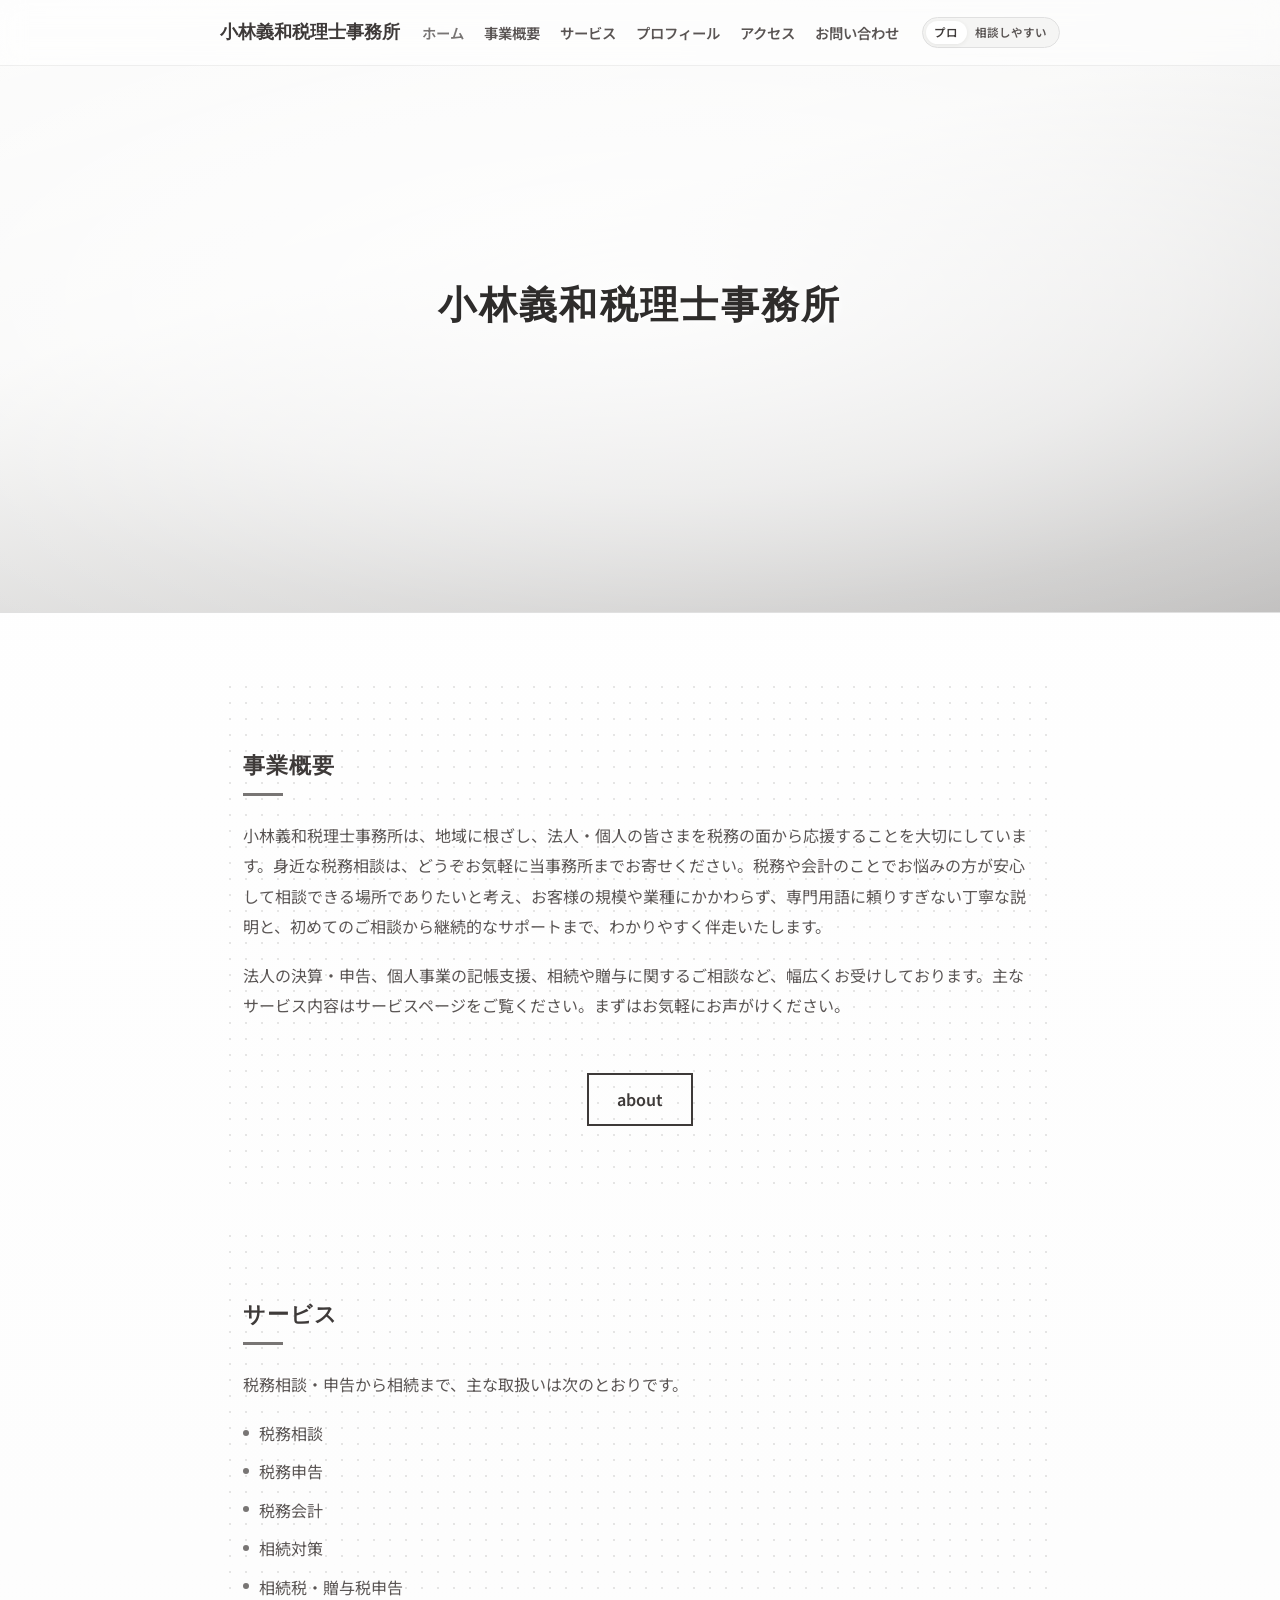
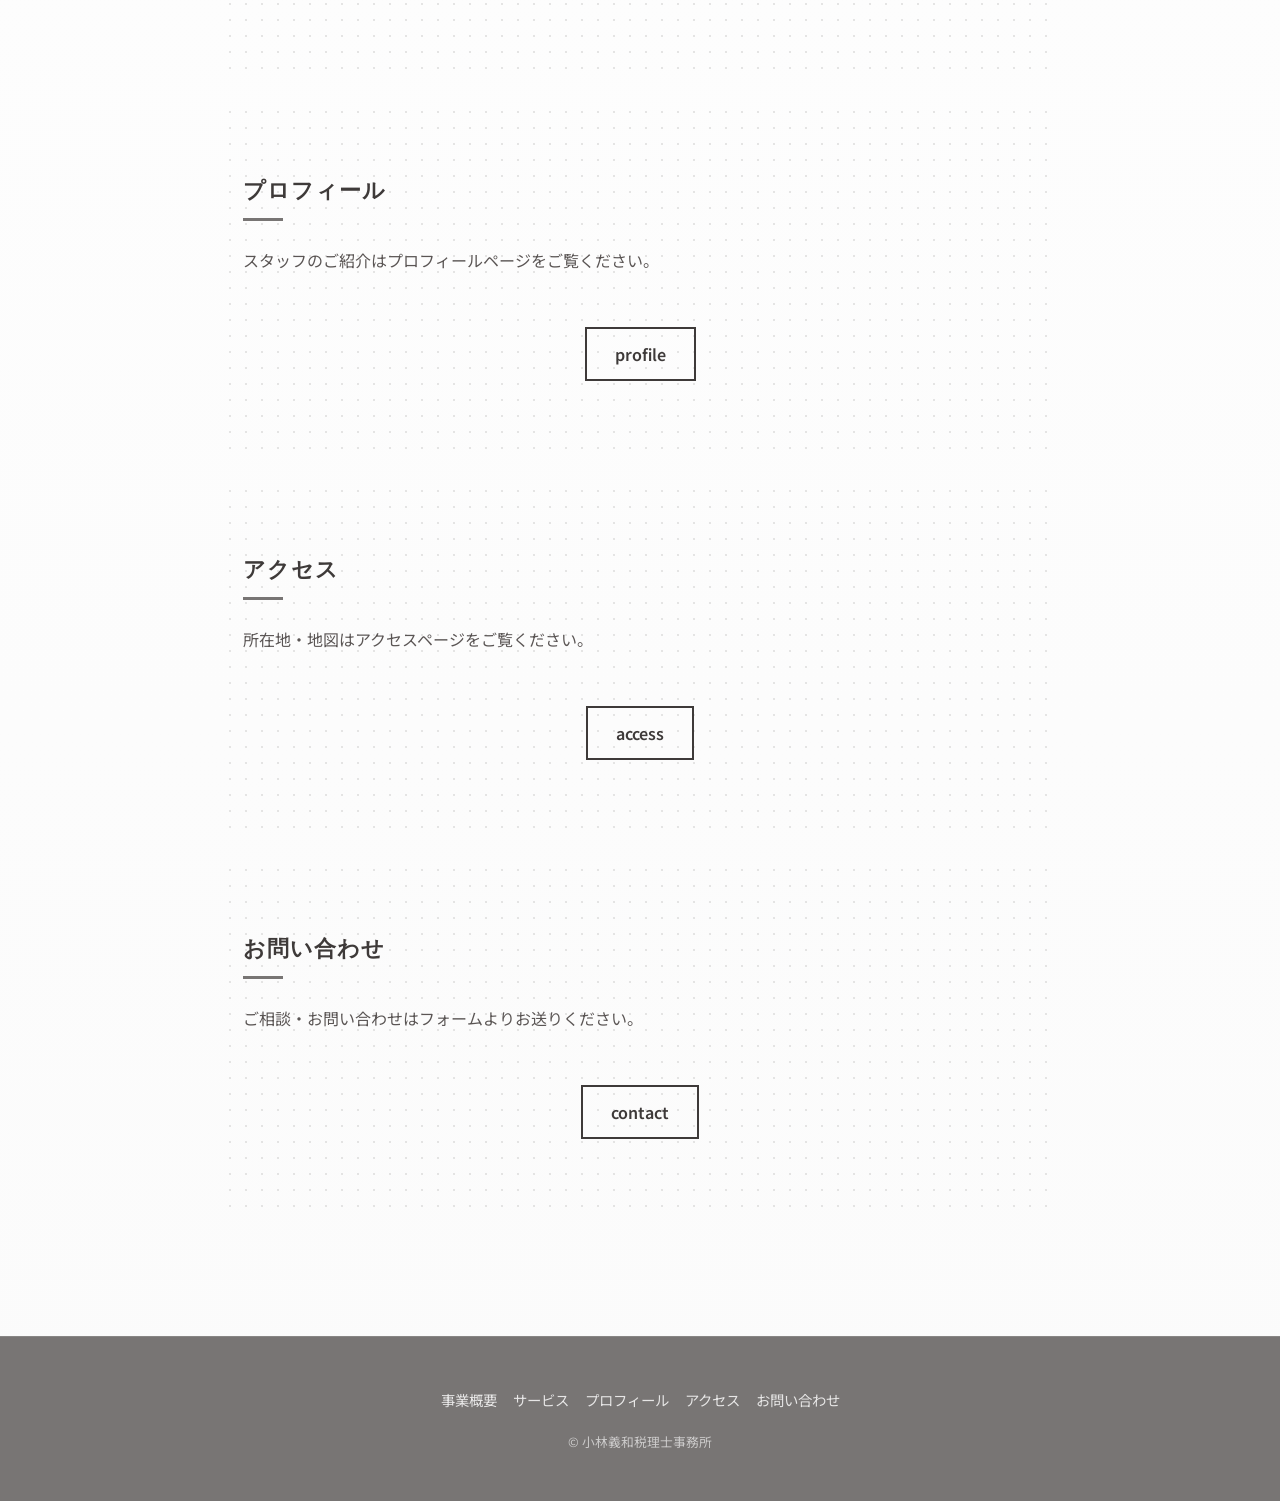
==== commit c488b4f7: "Refine friendly-site UX and restore mode switching across pages Improve mobile layout and hero behav" ====
--- a/index.html
+++ b/index.html
@@ -8,7 +8,8 @@
   <link rel="preconnect" href="https://fonts.gstatic.com" crossorigin>
   <link href="https://fonts.googleapis.com/css2?family=Noto+Sans+JP:wght@400;500;600;700&display=swap" rel="stylesheet">
   <link rel="stylesheet" href="css/base.css">
-  <link rel="stylesheet" href="css/theme-b.css?v=20260330-1800">
+  <link id="site-theme-link" rel="stylesheet" href="css/theme-c.css?v=20260527">
+  <script src="js/site-mode.js"></script>
 </head>
 <body class="page-home">
   <header class="header">
--- a/css/base.css
+++ b/css/base.css
@@ -14,6 +14,44 @@
   overflow-x: clip;
 }
 
+/* ========== 表示モード切替（プロ / 相談しやすい） ========== */
+.site-mode {
+  display: inline-flex;
+  flex-shrink: 0;
+  padding: 3px;
+  border: 1px solid var(--color-border);
+  border-radius: 999px;
+  background: var(--color-bg-alt);
+}
+.site-mode__btn {
+  margin: 0;
+  padding: 0.35em 0.75em;
+  font-family: var(--font-sans);
+  font-size: 0.72rem;
+  font-weight: 600;
+  line-height: 1.3;
+  color: var(--color-text-sub);
+  background: transparent;
+  border: none;
+  border-radius: 999px;
+  cursor: pointer;
+  white-space: nowrap;
+  transition: background 0.2s, color 0.2s;
+}
+.site-mode__btn:hover { color: var(--color-text); }
+.site-mode__btn[aria-pressed="true"] {
+  color: var(--color-text);
+  background: var(--color-bg);
+  box-shadow: 0 1px 4px rgba(62, 58, 57, 0.08);
+}
+@media (max-width: 900px) {
+  .site-mode__btn { font-size: 0.68rem; padding: 0.35em 0.55em; }
+}
+@media (max-width: 640px) {
+  .header__inner { flex-wrap: wrap; }
+  .site-mode { order: 3; width: 100%; justify-content: center; }
+}
+
 /* ========== ヘッダー・グローバルナビ ========== */
 .header {
   position: sticky;
@@ -29,6 +67,7 @@
   display: flex;
   align-items: center;
   justify-content: space-between;
+  gap: 0.75rem;
 }
 .header__logo {
   font-family: var(--font-serif);
--- a/css/theme-c.css
+++ b/css/theme-c.css
@@ -0,0 +1,175 @@
+/* パターンC — 田中吉彦税理士事務所 公式サイト（t2ao.com）の配色・トーンを参考
+ * 本文 #3e3a39 / アクセント黄 #ffe400 / グレー #787574 / 区切り #e0e0e0（同サイト basic.css 準拠） */
+:root {
+  --color-text: #3e3a39;
+  --color-text-sub: #5a5554;
+  --color-bg: #ffffff;
+  --color-bg-alt: #f5f5f4;
+  --color-accent: #787574;
+  --color-border: #e0e0e0;
+  --font-sans: "Noto Sans JP", "Hiragino Kaku Gothic ProN", "Hiragino Sans", Meiryo, sans-serif;
+  --font-serif: "Yu Mincho", "Hiragino Mincho ProN", "Noto Serif JP", serif;
+  --space: 1.5rem;
+  --space-lg: 3rem;
+  --space-xl: 4rem;
+  --max-width: 880px;
+  --space-edge: 1.25rem;
+  --radius: 6px;
+  --hero-gradient-start: #ebeae8;
+  /* CTA：炭色基調（黄色アクセントは使わない） */
+  --cta-border: #3e3a39;
+  --cta-text: #3e3a39;
+  --cta-text-hover: #3e3a39;
+  --cta-hover-bg: rgba(120, 117, 116, 0.14);
+  --hero-padding-y: 3.5rem;
+  --hero-padding-y-bottom: 4.5rem;
+  --hero-title-max: 2.4rem;
+  --hero-title-tracking: 0.06em;
+  --title-accent-width: 2.5rem;
+  --title-accent-height: 3px;
+  --title-accent-radius: 0;
+  --header-bg: rgba(255, 255, 255, 0.96);
+  --header-overlay-home: rgba(255, 255, 255, 0.52);
+  --profile-photo-radius: 50%;
+  --profile-photo-shadow: 0 4px 20px rgba(62, 58, 57, 0.07);
+  --contact-frame-bg: #fff;
+  --contact-frame-shadow: 0 2px 16px rgba(62, 58, 57, 0.06);
+  --input-bg: #fff;
+  --hero-overlay-bg: rgba(62, 58, 57, 0.48);
+  --hero-title-on-image: #fffdfa;
+  --hero-title-shadow: 0 2px 22px rgba(0, 0, 0, 0.42);
+  --hero-bright-title-color: #2e2c2b;
+  --hero-bright-overlay-end: rgba(62, 58, 57, 0.3);
+  /* フッター（同サイト .footerBoxWrap #787574 相当） */
+  --footer-bg: #787574;
+  --footer-border: rgba(255, 255, 255, 0.12);
+  --footer-text: rgba(255, 255, 255, 0.92);
+  --footer-link-color: rgba(255, 255, 255, 0.82);
+  --footer-link-hover: #ffffff;
+  --footer-muted: rgba(255, 255, 255, 0.62);
+}
+
+/* t2ao風：ノートパッドのようなドット背景 */
+body {
+  background:
+    linear-gradient(180deg, #ffffff 0%, #fbfbfb 100%);
+}
+
+.main {
+  background: transparent;
+}
+.main .section {
+  position: relative;
+  padding: calc(var(--space-xl) + 0.35rem) calc(var(--space-edge) + 0.2rem);
+  background-image:
+    radial-gradient(circle, rgba(120, 117, 116, 0.18) 1.05px, transparent 1.15px);
+  background-size: 16px 16px;
+  background-position: 2px 2px;
+  background-origin: padding-box;
+  background-clip: padding-box;
+}
+.main .section:not(:last-child) {
+  margin-bottom: 0;
+  border-bottom: none;
+}
+.main > .section + .section {
+  margin-top: clamp(1.1rem, 2.8vw, 1.9rem);
+}
+.main .section[id] {
+  scroll-margin-top: 1rem;
+}
+.section:not(:last-child) {
+  border-bottom: 0 !important;
+}
+.main .section,
+.main .section:not(:last-child) {
+  border-bottom: 0 !important;
+}
+
+.section__title {
+  letter-spacing: 0.04em;
+}
+.section__title::after,
+.about__heading::after {
+  background: var(--color-accent);
+}
+
+.about__services {
+  list-style: none;
+  padding-left: 0;
+}
+.about__services li {
+  position: relative;
+  padding-left: 1em;
+}
+.about__services li::before {
+  content: "";
+  position: absolute;
+  top: 0.72em;
+  left: 0;
+  width: 0.38em;
+  height: 0.38em;
+  border-radius: 50%;
+  background: var(--color-accent);
+}
+
+.page-single__main {
+  /* 下層ページ：ヘッダー直下の詰まりを防ぐ（左右は main 側で確保） */
+  padding: var(--space-lg) 0 0 0 !important;
+  background-image:
+    radial-gradient(circle, rgba(120, 117, 116, 0.2) 1.1px, transparent 1.2px);
+  background-size: 16px 16px;
+  background-position: 2px 0 !important;
+  background-origin: padding-box;
+  background-clip: padding-box;
+}
+.page-single__main > * + * {
+  margin-top: 0.35rem;
+}
+@media (max-width: 640px) {
+  .page-single__main {
+    padding-top: calc(var(--space-lg) - 0.5rem) !important;
+  }
+}
+.page-single__title {
+  margin-bottom: calc(var(--space-lg) + 0.35rem);
+}
+
+.about__body p,
+.section__lead,
+.services__intro {
+  margin-bottom: 1.15em;
+}
+.about__services li {
+  margin-bottom: 0.5em;
+}
+.about__rule {
+  border-top: 0;
+  margin: calc(var(--space-lg) + 0.4rem) 0;
+}
+.services__item {
+  padding-top: 1rem;
+  padding-bottom: 1rem;
+  border-bottom: 0;
+}
+.page-single__title::after {
+  background: var(--color-accent);
+}
+
+.services__item {
+  padding-left: 0.35rem;
+  border-bottom: 0;
+}
+.office__row {
+  border-bottom: 0;
+  padding-bottom: 1rem;
+}
+.office__row + .office__row {
+  margin-top: 0.35rem;
+}
+.contact__frame {
+  border: 1px dotted #d7d2cd;
+  border-top: 2px solid var(--color-accent);
+}
+
+/*（重複上書きを削除して統一） */
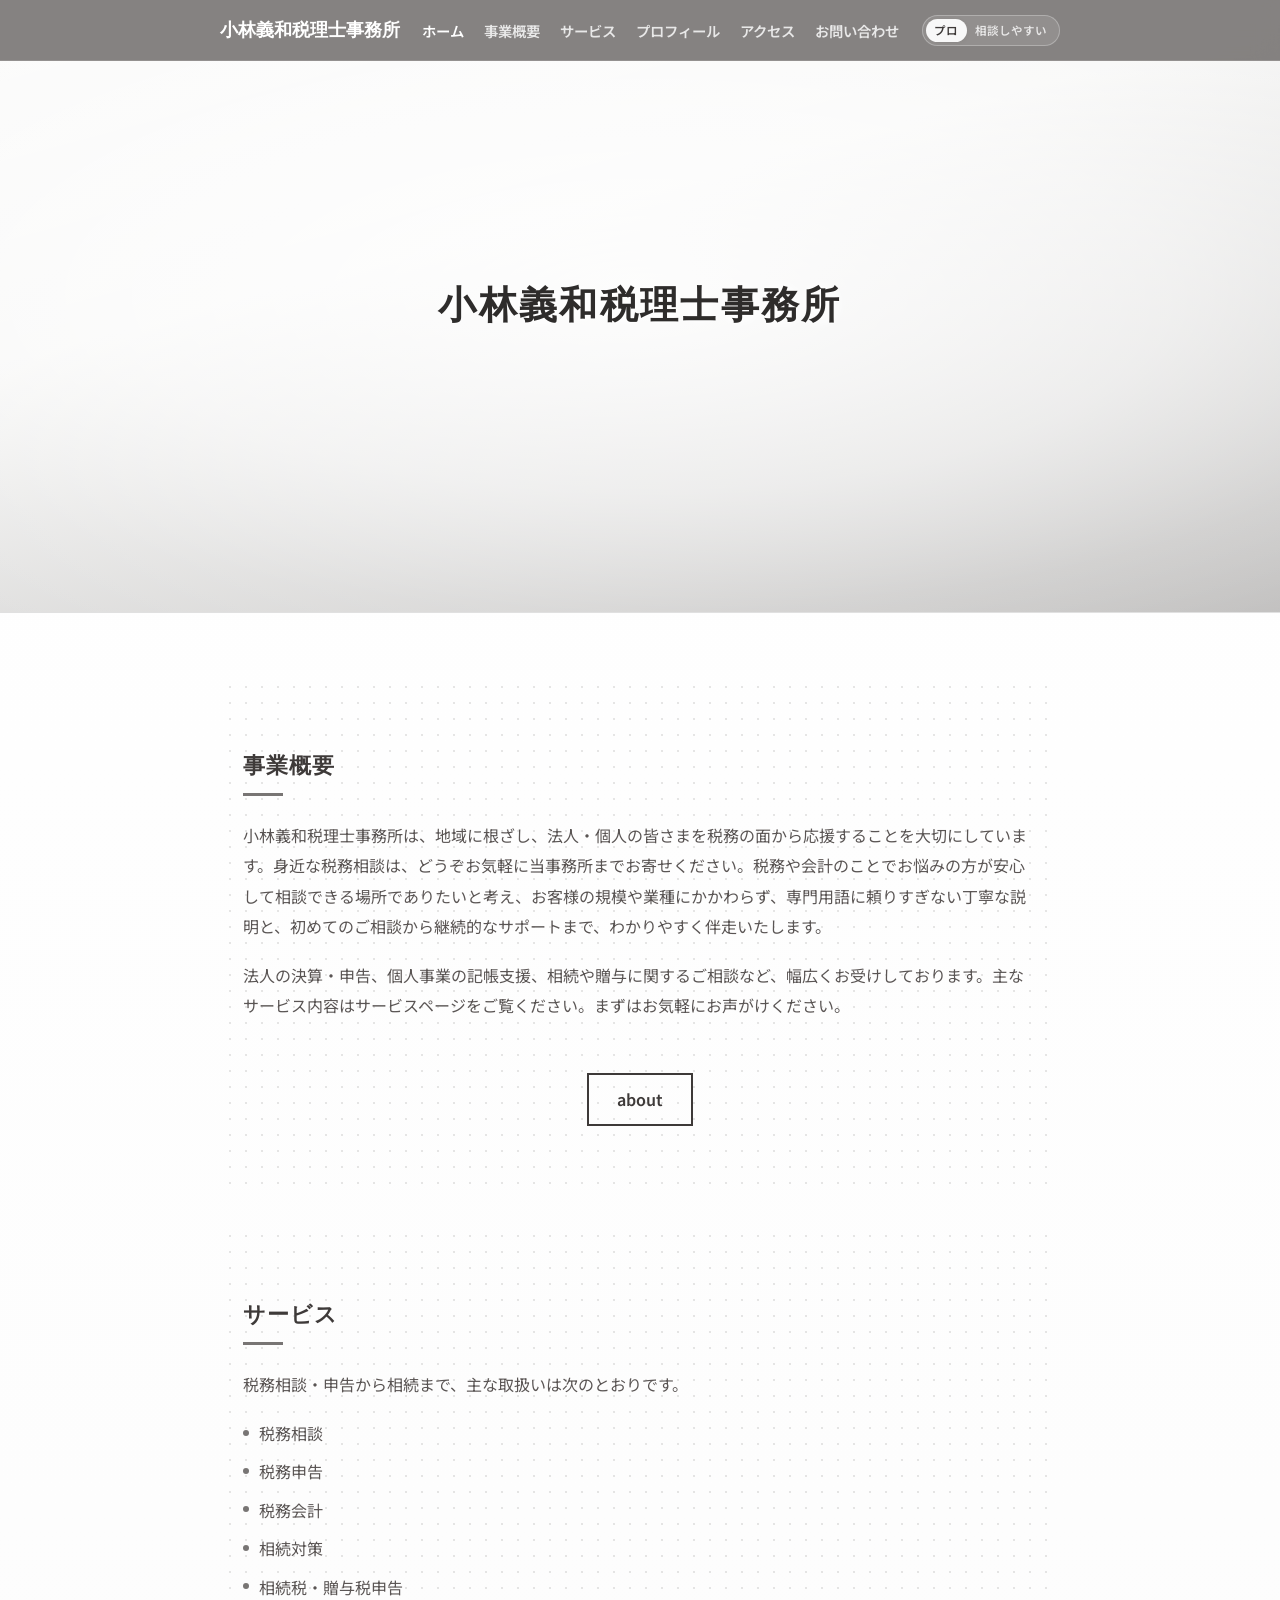
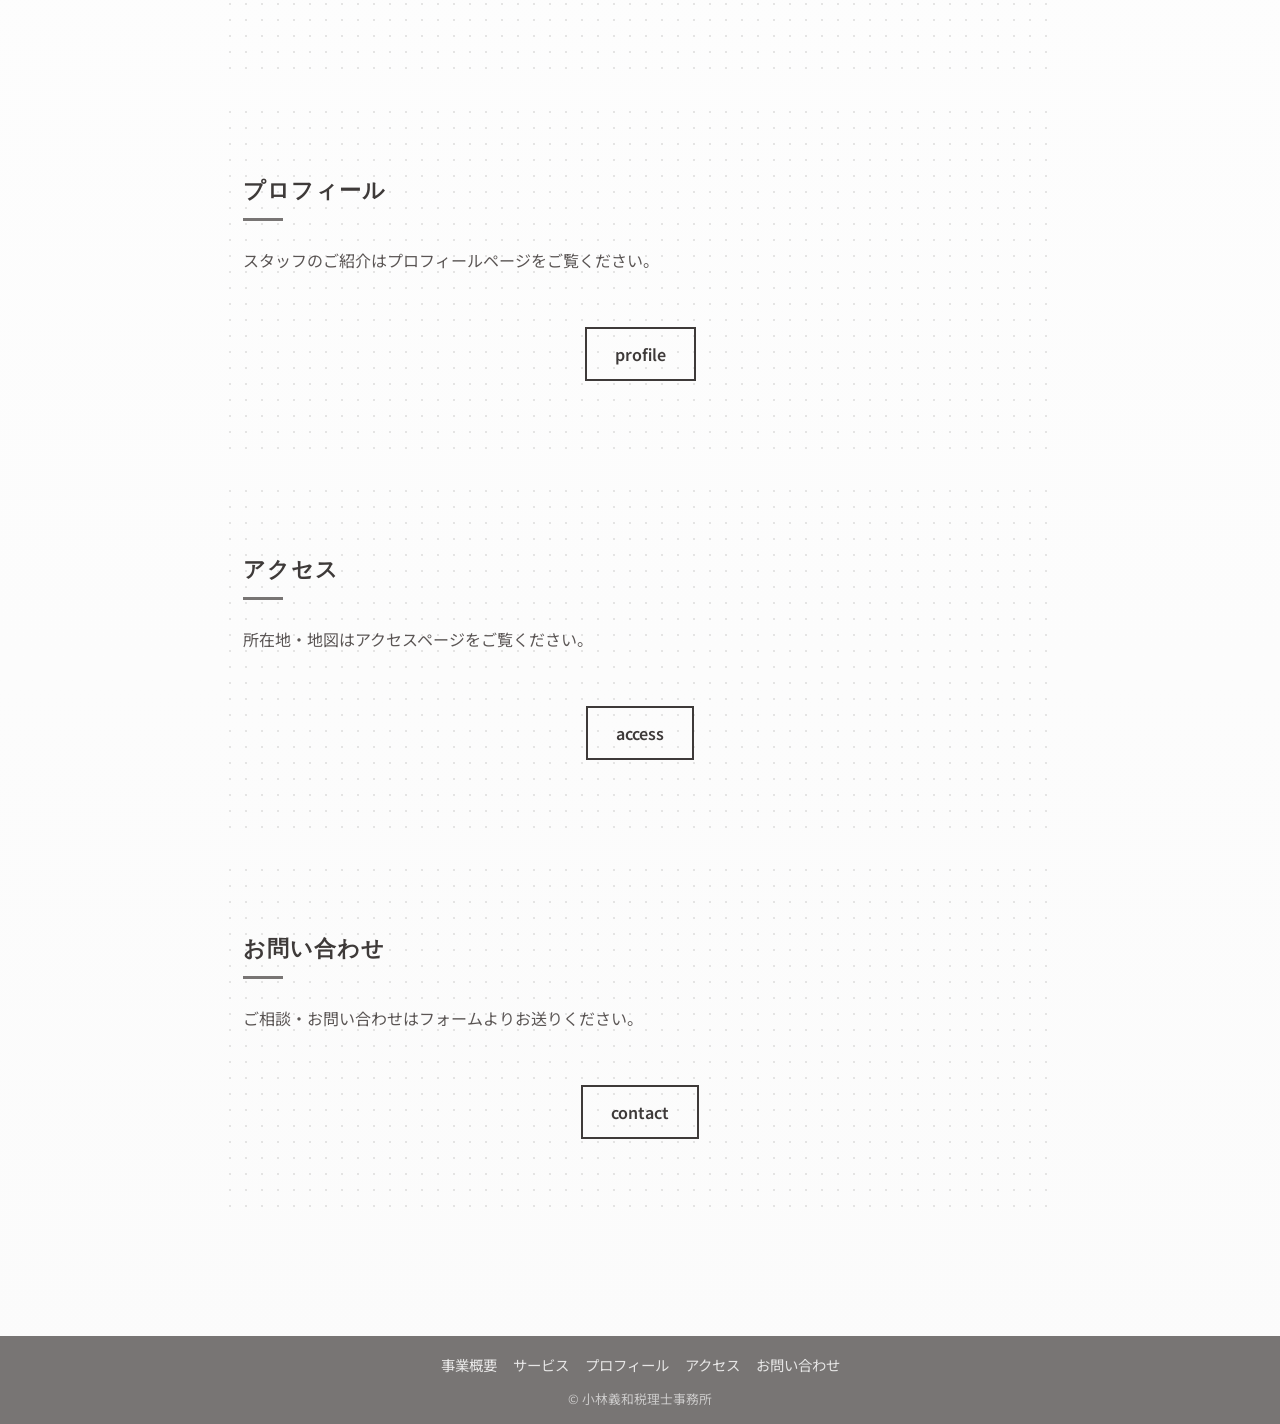
==== commit 8b3081ec: "Improve friendly TOP UX, pricing table, header/footer layout, and scroll reveals - Add pricing table" ====
--- a/index.html
+++ b/index.html
@@ -1,4 +1,4 @@
-<!DOCTYPE html>
+﻿<!DOCTYPE html>
 <html lang="ja">
 <head>
   <meta charset="UTF-8">
@@ -7,9 +7,9 @@
   <link rel="preconnect" href="https://fonts.googleapis.com">
   <link rel="preconnect" href="https://fonts.gstatic.com" crossorigin>
   <link href="https://fonts.googleapis.com/css2?family=Noto+Sans+JP:wght@400;500;600;700&display=swap" rel="stylesheet">
-  <link rel="stylesheet" href="css/base.css">
-  <link id="site-theme-link" rel="stylesheet" href="css/theme-c.css?v=20260527">
-  <script src="js/site-mode.js"></script>
+  <link rel="stylesheet" href="css/base.css?v=20260601c">
+  <link id="site-theme-link" rel="stylesheet" href="css/theme-c.css?v=20260601c">
+  <script src="js/site-mode.js?v=20260601c"></script>
 </head>
 <body class="page-home">
   <header class="header">
@@ -88,6 +88,7 @@
   </main>
 
   <footer class="footer">
+    <div class="footer__inner">
     <nav class="footer__nav" aria-label="フッターナビ">
       <ul class="footer__nav-list">
         <li><a class="footer__nav-link" href="about.html">事業概要</a></li>
@@ -98,6 +99,7 @@
       </ul>
     </nav>
     <p class="footer__copyright">© 小林義和税理士事務所</p>
+    </div>
   </footer>
 </body>
 </html>
--- a/css/base.css
+++ b/css/base.css
@@ -58,12 +58,13 @@
   top: 0;
   z-index: 100;
   background: var(--header-bg, rgba(255, 255, 255, 0.95));
-  border-bottom: 1px solid var(--color-border);
+  border-bottom: 1px solid var(--header-border, var(--color-border));
+  color: var(--header-text, inherit);
 }
 .header__inner {
-  max-width: var(--max-width);
+  max-width: var(--site-inner-max-width, var(--max-width));
   margin: 0 auto;
-  padding: 1rem var(--space-edge);
+  padding: var(--bar-padding-y, 0.85rem) var(--space-edge);
   display: flex;
   align-items: center;
   justify-content: space-between;
@@ -73,10 +74,10 @@
   font-family: var(--font-serif);
   font-size: 1.15rem;
   font-weight: 600;
-  color: var(--color-text);
+  color: var(--header-logo-color, var(--color-text));
   text-decoration: none;
 }
-.header__logo:hover { color: var(--color-accent); }
+.header__logo:hover { color: var(--header-link-hover, var(--color-accent)); }
 .nav__list {
   list-style: none;
   margin: 0;
@@ -88,12 +89,12 @@
 .nav__link {
   font-size: 0.9rem;
   font-weight: 600;
-  color: var(--color-text-sub);
+  color: var(--header-link-color, var(--color-text-sub));
   text-decoration: none;
   transition: color 0.2s;
 }
-.nav__link:hover,
-.nav__link[aria-current="page"] { color: var(--color-accent); }
+.nav__link:hover { color: var(--header-link-hover, var(--color-accent)); }
+.nav__link[aria-current="page"] { color: var(--header-link-current, var(--header-link-hover, var(--color-accent))); }
 
 /* トップのみ：ヒーロー写真を画面上端まで（ヘッダーを写真上に重ねる） */
 .page-home {
@@ -108,22 +109,15 @@
   background: var(--header-overlay-home, rgba(255, 255, 255, 0.45));
   backdrop-filter: blur(12px);
   -webkit-backdrop-filter: blur(12px);
-  border-bottom: 1px solid rgba(0, 0, 0, 0.06);
+  border-bottom: 1px solid var(--header-border, rgba(0, 0, 0, 0.06));
 }
 .page-home .header__logo,
 .page-home .nav__link {
-  text-shadow:
-    0 0 1px rgba(255, 255, 255, 0.95),
-    0 1px 2px rgba(255, 255, 255, 0.85),
-    0 0 14px rgba(255, 255, 255, 0.5);
-}
-.page-home .nav__link[aria-current="page"] {
-  text-shadow:
-    0 0 1px rgba(255, 255, 255, 0.95),
-    0 1px 2px rgba(255, 255, 255, 0.85);
+  text-shadow: var(--header-home-text-shadow, none);
 }
 .page-home .header__inner {
-  padding-top: calc(1rem + env(safe-area-inset-top, 0px));
+  padding-top: calc(var(--bar-padding-y, 0.85rem) + env(safe-area-inset-top, 0px));
+  padding-bottom: var(--bar-padding-y, 0.85rem);
 }
 .page-home .hero--with-photo {
   --hero-with-photo-min-height: clamp(360px, 68vh, 860px);
@@ -419,6 +413,48 @@
 }
 .services__item:last-child { border-bottom: none; }
 
+/* 料金表 */
+.pricing-table-wrap {
+  margin: 0 0 var(--space-lg);
+  overflow-x: auto;
+  -webkit-overflow-scrolling: touch;
+}
+.pricing-table {
+  width: 100%;
+  min-width: 28rem;
+  border-collapse: collapse;
+  font-size: 0.95rem;
+  line-height: 1.65;
+  background: var(--table-bg, #fff);
+}
+.pricing-table th,
+.pricing-table td {
+  border: 1px solid var(--color-border);
+  padding: 0.75rem 1rem;
+  text-align: left;
+  vertical-align: top;
+}
+.pricing-table thead th {
+  background: var(--table-head-bg, rgba(0, 0, 0, 0.05));
+  font-weight: 600;
+  color: var(--color-text);
+}
+.pricing-table tbody th[scope="row"] {
+  font-weight: 600;
+  background: var(--table-row-head-bg, rgba(0, 0, 0, 0.02));
+  white-space: nowrap;
+}
+.pricing-table tbody td:last-child {
+  white-space: nowrap;
+  text-align: right;
+}
+.page-single .pricing-table-wrap + .contact__note {
+  margin-top: 0;
+}
+.page-single .pricing-table-wrap + .contact__note + .section__actions {
+  margin-top: var(--space-lg);
+}
+
 /* アクセスページ：フォーム単体ブロック（地図と並べない場合用） */
 .access__form-block {
   padding-top: var(--space-xl);
@@ -521,9 +557,54 @@
 .profile__figure img { display: block; width: 100%; height: 100%; object-fit: cover; }
 .profile__body { min-width: 0; }
 .profile__name { margin: 0 0 0.2em; font-family: var(--font-serif); font-size: 1.2rem; font-weight: 600; }
+.profile__affiliation { margin: 0 0 0.5em; font-size: 0.85rem; color: var(--color-text-sub); line-height: 1.6; }
 .profile__role { margin: 0 0 0.5em; font-size: 0.9rem; color: var(--color-accent); }
 .profile__catch { margin: 0 0 0.5em; font-size: 0.95rem; font-weight: 600; color: var(--color-text); }
 .profile__bio { margin: 0; font-size: 0.95rem; color: var(--color-text-sub); line-height: 1.85; }
+
+/* 私たちについて（セクション間・行間） */
+.page-single .about > .about__heading:not(:first-child) {
+  margin-top: var(--space-xl);
+}
+.page-single .about > .about__heading {
+  margin-bottom: 1rem;
+}
+.page-single .about .about__body {
+  margin-bottom: var(--space);
+  line-height: 2;
+}
+.page-single .about .about__body p {
+  margin-bottom: 1.25em;
+}
+.page-single .about .profile__item {
+  padding: var(--space-xl) 0;
+}
+.page-single .about .profile__inner {
+  gap: var(--space-lg);
+}
+.page-single .about .profile__name {
+  margin-bottom: 0.35em;
+}
+.page-single .about .profile__role,
+.page-single .about .profile__catch {
+  margin-bottom: 0.85em;
+}
+.page-single .about .profile__bio {
+  line-height: 2;
+}
+.page-single .about .office__row {
+  padding: 1rem 0;
+  line-height: 1.9;
+}
+.page-single .about .office__dd {
+  line-height: 1.9;
+}
+.page-single .about .map-embed--access-full {
+  margin-top: var(--space);
+}
+.page-single .about .access__map-link {
+  margin: var(--space) 0 0;
+}
 
 /* 事務所案内 */
 .office__dl { margin: 0; }
@@ -595,16 +676,24 @@
 .contact__textarea::placeholder { color: #999; }
 .contact__note { margin: 0.5rem 0 0; font-size: 0.85rem; color: var(--color-text-sub); }
 
-/* ========== フッター ========== */
+/* ========== フッター（ヘッダー同様：全幅バー＋内側で幅制限） ========== */
 .footer {
+  width: 100%;
   margin-top: var(--space-xl);
-  padding: var(--space-lg) var(--space-edge);
-  text-align: center;
-  border-top: 1px solid var(--footer-border, var(--color-border));
+  padding: 0;
   background: var(--footer-bg, var(--header-bg, rgba(255, 255, 255, 0.95)));
   color: var(--footer-text, inherit);
 }
-.footer__nav { margin-bottom: 1rem; }
+.footer__inner {
+  box-sizing: border-box;
+  width: 100%;
+  max-width: var(--site-inner-max-width, var(--max-width));
+  margin: 0 auto;
+  padding: var(--bar-padding-y, 0.85rem) var(--space-edge);
+  text-align: center;
+  background: transparent;
+}
+.footer__nav { margin-bottom: 0.5rem; }
 .footer__nav-list { list-style: none; margin: 0; padding: 0; display: flex; flex-wrap: wrap; justify-content: center; gap: 0 1rem; }
 .footer__nav-link { font-size: 0.9rem; color: var(--footer-link-color, var(--color-text-sub)); text-decoration: none; }
 .footer__nav-link:hover { color: var(--footer-link-hover, var(--color-accent)); }
--- a/css/theme-c.css
+++ b/css/theme-c.css
@@ -13,7 +13,10 @@
   --space-lg: 3rem;
   --space-xl: 4rem;
   --max-width: 880px;
+  --site-inner-max-width: var(--max-width);
+  --footer-max-width: var(--max-width);
   --space-edge: 1.25rem;
+  --bar-padding-y: 0.85rem;
   --radius: 6px;
   --hero-gradient-start: #ebeae8;
   /* CTA：炭色基調（黄色アクセントは使わない） */
@@ -28,8 +31,13 @@
   --title-accent-width: 2.5rem;
   --title-accent-height: 3px;
   --title-accent-radius: 0;
-  --header-bg: rgba(255, 255, 255, 0.96);
-  --header-overlay-home: rgba(255, 255, 255, 0.52);
+  --header-bg: #787574;
+  --header-border: rgba(255, 255, 255, 0.12);
+  --header-logo-color: #ffffff;
+  --header-link-color: rgba(255, 255, 255, 0.82);
+  --header-link-hover: #ffffff;
+  --header-link-current: #ffffff;
+  --header-overlay-home: rgba(120, 117, 116, 0.9);
   --profile-photo-radius: 50%;
   --profile-photo-shadow: 0 4px 20px rgba(62, 58, 57, 0.07);
   --contact-frame-bg: #fff;
@@ -47,6 +55,21 @@
   --footer-link-color: rgba(255, 255, 255, 0.82);
   --footer-link-hover: #ffffff;
   --footer-muted: rgba(255, 255, 255, 0.62);
+}
+
+.header .site-mode {
+  border-color: rgba(255, 255, 255, 0.28);
+  background: rgba(255, 255, 255, 0.1);
+}
+.header .site-mode__btn {
+  color: rgba(255, 255, 255, 0.78);
+}
+.header .site-mode__btn:hover {
+  color: #ffffff;
+}
+.header .site-mode__btn[aria-pressed="true"] {
+  color: var(--color-text);
+  background: rgba(255, 255, 255, 0.94);
 }
 
 /* t2ao風：ノートパッドのようなドット背景 */
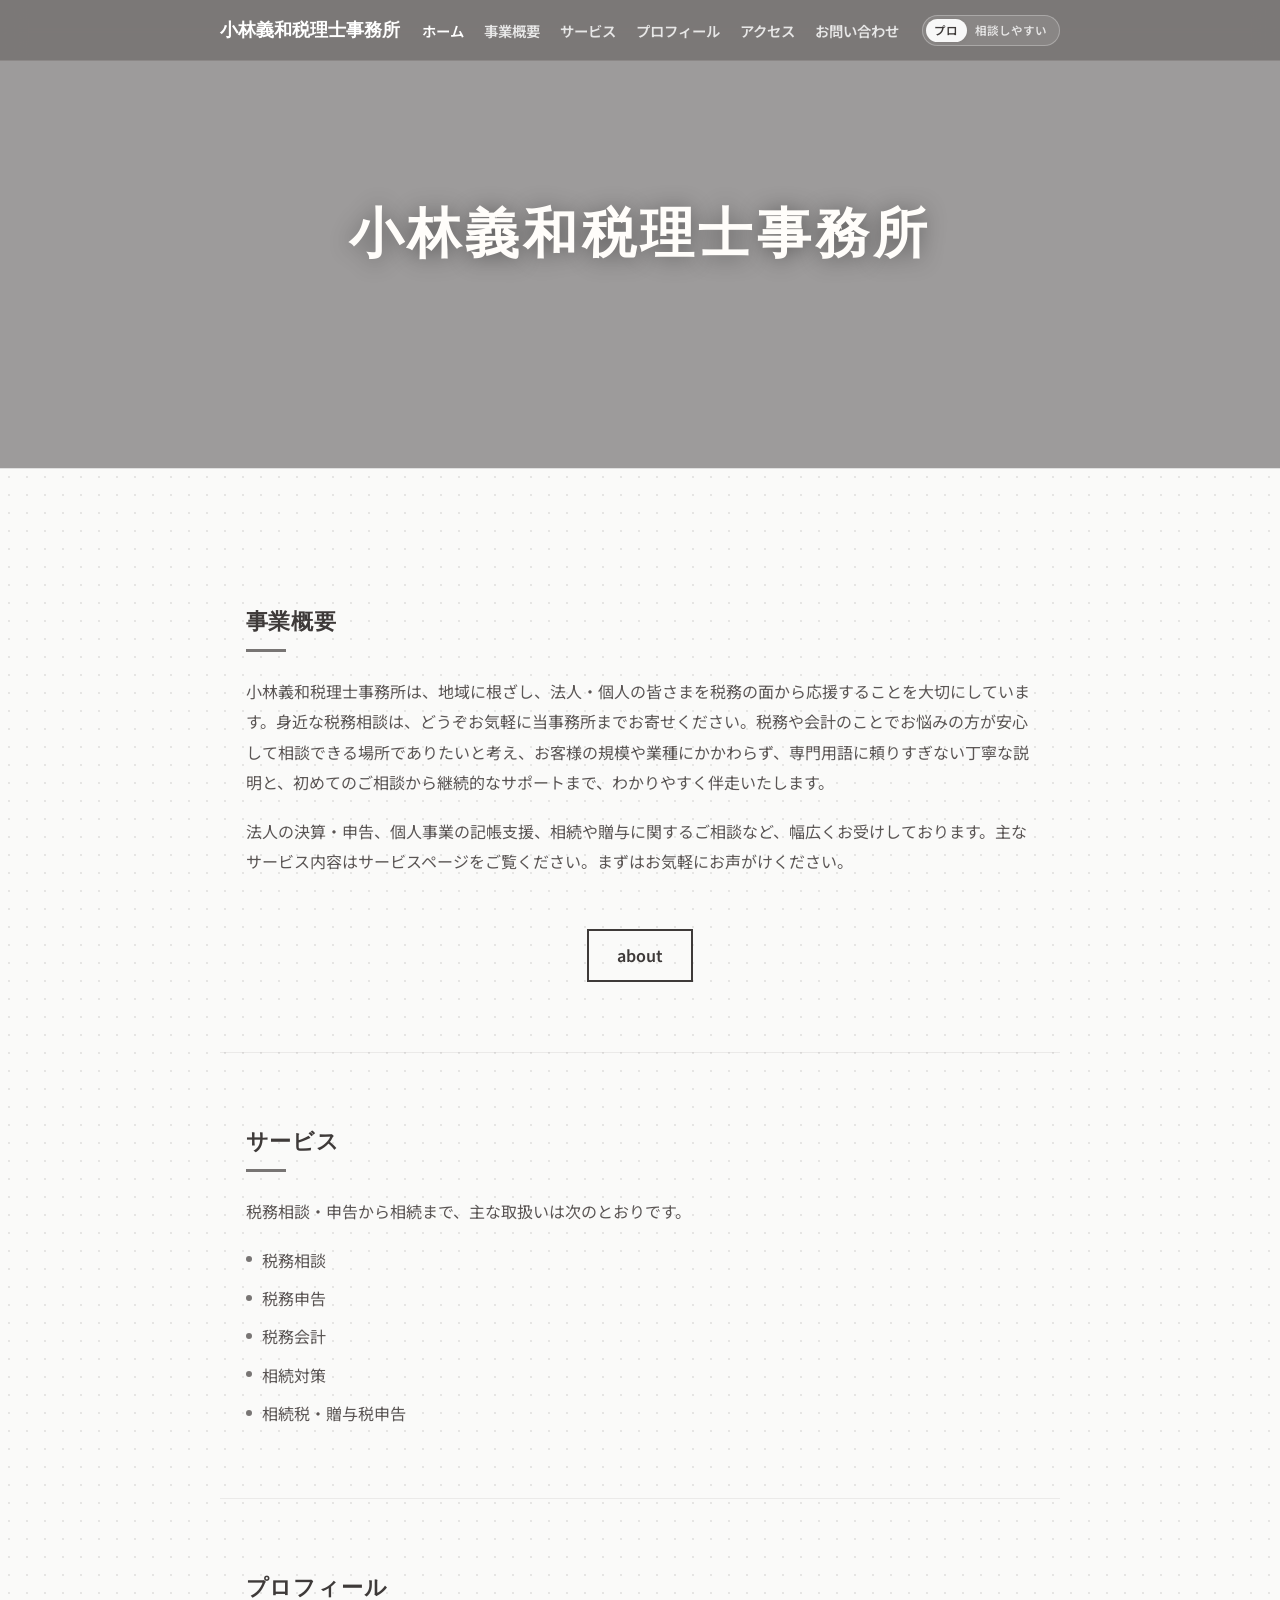
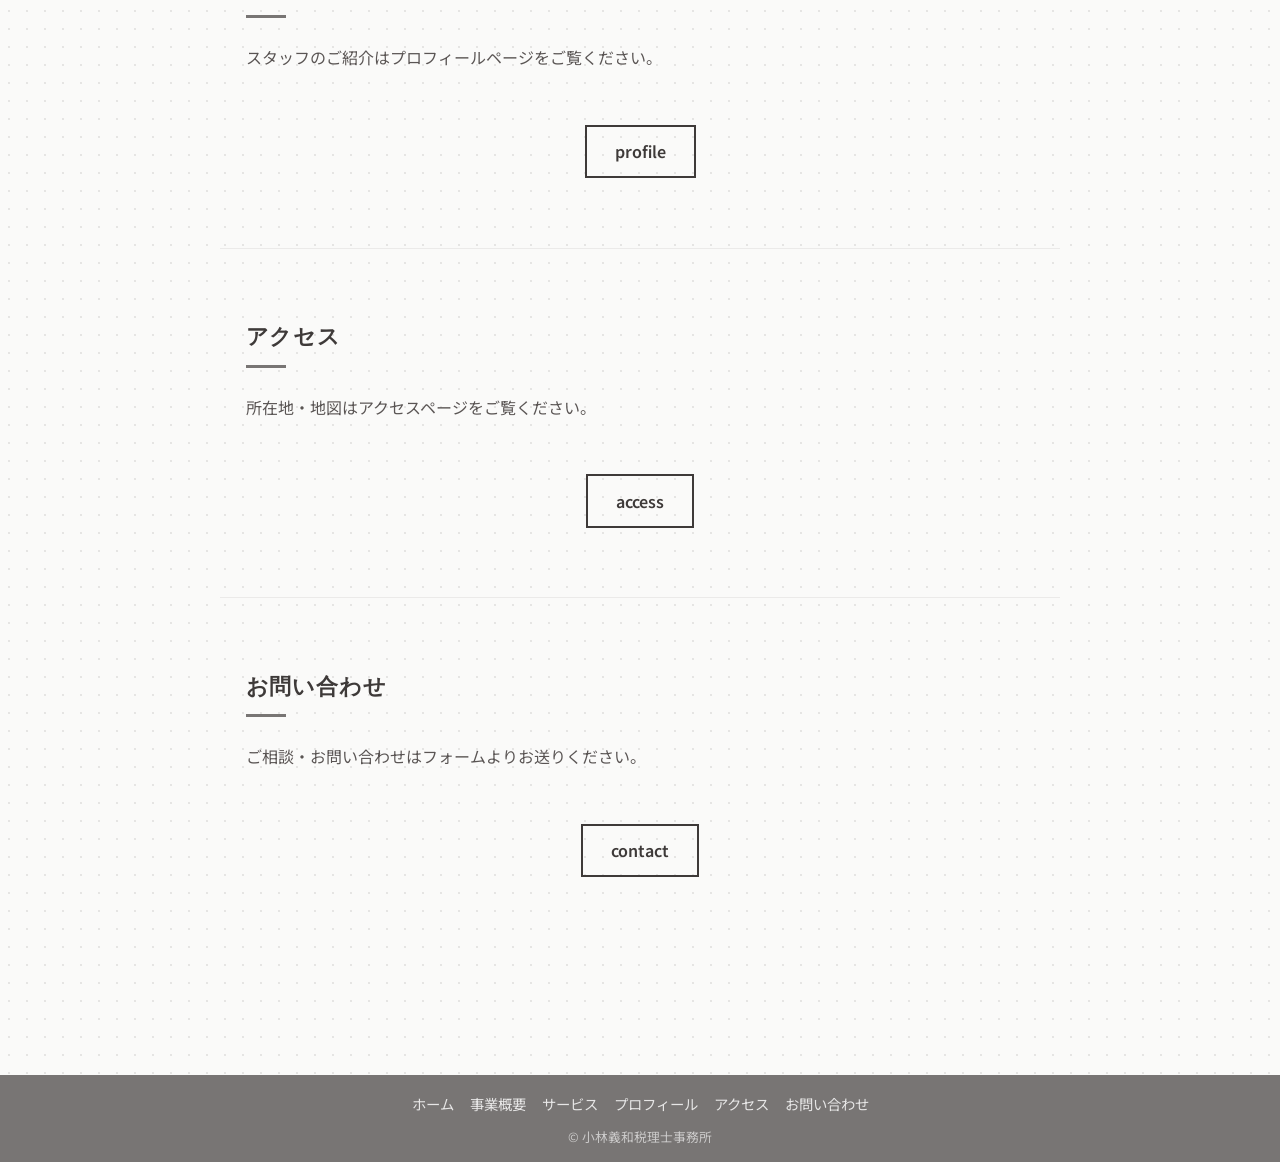
==== commit faec3490: "Refine dot-background design, services/profile content, friendly TOP UX, and subpage load behavior C" ====
--- a/index.html
+++ b/index.html
@@ -7,9 +7,9 @@
   <link rel="preconnect" href="https://fonts.googleapis.com">
   <link rel="preconnect" href="https://fonts.gstatic.com" crossorigin>
   <link href="https://fonts.googleapis.com/css2?family=Noto+Sans+JP:wght@400;500;600;700&display=swap" rel="stylesheet">
-  <link rel="stylesheet" href="css/base.css?v=20260601c">
-  <link id="site-theme-link" rel="stylesheet" href="css/theme-c.css?v=20260601c">
-  <script src="js/site-mode.js?v=20260601c"></script>
+  <link rel="stylesheet" href="css/base.css?v=20260623a">
+  <link id="site-theme-link" rel="stylesheet" href="css/theme-c.css?v=20260623a">
+  <script src="js/site-mode.js?v=20260623a"></script>
 </head>
 <body class="page-home">
   <header class="header">
@@ -28,7 +28,7 @@
     </div>
   </header>
 
-  <section class="hero hero--with-photo hero--bright-key" aria-labelledby="hero-title">
+  <section class="hero hero--with-photo" aria-labelledby="hero-title">
     <div class="hero__slides" aria-hidden="true">
       <figure class="hero__photo hero__photo--slide1">
         <img src="images/hero-tax.png" alt="" width="1920" height="1080" decoding="async">
--- a/css/base.css
+++ b/css/base.css
@@ -1,5 +1,11 @@
 /* 共通レイアウト（色・トーンは theme-a / theme-b / theme-c で指定） */
 html { scroll-behavior: smooth; }
+html:not(.site-ready) .header__inner {
+  visibility: hidden;
+}
+html.site-ready .header__inner {
+  visibility: visible;
+}
 @media (prefers-reduced-motion: reduce) { html { scroll-behavior: auto; } }
 
 *, *::before, *::after { box-sizing: border-box; }
@@ -120,7 +126,7 @@
   padding-bottom: var(--bar-padding-y, 0.85rem);
 }
 .page-home .hero--with-photo {
-  --hero-with-photo-min-height: clamp(360px, 68vh, 860px);
+  --hero-with-photo-min-height: clamp(300px, 52vh, 560px);
 }
 
 /* ========== ヒーロー ========== */
@@ -161,6 +167,12 @@
   box-sizing: border-box;
   min-height: var(--hero-with-photo-min-height, clamp(280px, 52vh, 640px));
 }
+.hero--with-photo .hero__slides {
+  position: absolute;
+  inset: 0;
+  z-index: 0;
+  overflow: hidden;
+}
 .hero--with-photo .hero__photo {
   position: absolute;
   inset: 0;
@@ -177,8 +189,8 @@
   width: 100%;
   height: 100%;
   object-fit: cover;
-  object-position: center;
-  transform: scale(1);
+  object-position: center 42%;
+  transform: scale(1.12);
   animation: hero-photo-zoom 18s ease-out infinite;
   transform-origin: center;
 }
@@ -200,9 +212,9 @@
   object-position: center 46%;
 }
 @keyframes hero-photo-zoom {
-  0% { transform: scale(1); }
-  33.333% { transform: scale(1.1); }
-  100% { transform: scale(1.1); }
+  0% { transform: scale(1.12); }
+  33.333% { transform: scale(1.22); }
+  100% { transform: scale(1.22); }
 }
 @keyframes hero-slide-fade {
   0% { opacity: 0; }
@@ -239,7 +251,10 @@
 }
 .hero--with-photo .hero__title {
   margin: 0;
-  max-width: 22em;
+  max-width: none;
+  font-size: clamp(2rem, 5.8vw, 3.35rem);
+  line-height: 1.25;
+  letter-spacing: 0.08em;
   color: var(--hero-title-on-image, #fff);
   text-shadow: var(--hero-title-shadow, 0 2px 28px rgba(0, 0, 0, 0.45));
 }
@@ -403,6 +418,13 @@
 
 /* サービス一覧（ページ用） */
 .services__intro { margin: 0 0 var(--space-lg); color: var(--color-text-sub); line-height: 1.9; }
+.page-single__title:has(+ .services__intro) {
+  margin-bottom: 0.35rem;
+}
+.page-single__title + .services__intro {
+  margin-top: 0;
+  margin-bottom: var(--space-lg);
+}
 .services__list { list-style: none; margin: 0; padding: 0; }
 .services__item {
   padding: var(--space) 0;
@@ -412,6 +434,132 @@
   color: var(--color-text);
 }
 .services__item:last-child { border-bottom: none; }
+
+.services__card {
+  margin: 0 0 var(--space-lg);
+  padding: 0;
+  border: none;
+  border-radius: 0;
+  background: transparent;
+}
+.services__card-audiences {
+  display: grid;
+  gap: 1.5rem;
+}
+.services__card-group + .services__card-group {
+  margin-top: 0;
+  padding-top: 0;
+  border-top: none;
+}
+@media (min-width: 720px) {
+  .services__card-audiences {
+    grid-template-columns: repeat(2, minmax(0, 1fr));
+    grid-template-rows: auto auto;
+    column-gap: 2rem;
+    row-gap: 1.5rem;
+  }
+  .services__card-group:nth-child(1) {
+    grid-column: 1;
+    grid-row: 1;
+  }
+  .services__card-group:nth-child(2) {
+    grid-column: 2;
+    grid-row: 1;
+    margin-top: 0;
+    padding-top: 0;
+    border-top: none;
+    padding-left: 0;
+    border-left: none;
+  }
+  .services__card-group--individual {
+    grid-column: 1 / -1;
+    grid-row: 2;
+    margin-top: 0;
+    padding-top: 0;
+    border-top: none;
+  }
+}
+.services__card-title {
+  margin: 0 0 0.85rem;
+  font-family: var(--font-serif);
+  font-size: 1.05rem;
+  font-weight: 600;
+  color: var(--color-text);
+  letter-spacing: 0.02em;
+}
+.services__card-title::after {
+  content: "";
+  display: block;
+  width: 1.75em;
+  height: 2px;
+  margin-top: 0.35em;
+  background: var(--color-accent);
+  border-radius: 1px;
+}
+.services__card-subtitle {
+  margin: 0 0 0.55rem;
+  font-size: 0.9rem;
+  font-weight: 600;
+  color: var(--color-text-sub);
+  letter-spacing: 0.03em;
+}
+.services__card-cols {
+  display: grid;
+  gap: 1.25rem;
+}
+@media (min-width: 560px) {
+  .services__card-cols {
+    grid-template-columns: repeat(2, minmax(0, 1fr));
+    gap: 2rem;
+  }
+}
+.services__card-col + .services__card-col {
+  padding-top: 0;
+  border-top: none;
+}
+@media (min-width: 560px) {
+  .services__card-col + .services__card-col {
+    padding-left: 0;
+    border-left: none;
+  }
+}
+.services__card-list {
+  list-style: none;
+  margin: 0;
+  padding: 0;
+  counter-reset: services-item;
+}
+.services__card-list > li {
+  counter-increment: services-item;
+  position: relative;
+  padding: 0.62rem 0 0.62rem 2.15rem;
+  border-bottom: 1px solid var(--color-border);
+  font-size: 0.98rem;
+  font-weight: 500;
+  line-height: 1.65;
+  color: var(--color-text);
+}
+.services__card-list > li:last-child { border-bottom: none; }
+.services__card-list > li::before {
+  content: counter(services-item);
+  position: absolute;
+  top: 0.62rem;
+  left: 0;
+  display: flex;
+  align-items: center;
+  justify-content: center;
+  width: 1.45rem;
+  height: 1.45rem;
+  font-size: 0.72rem;
+  font-weight: 700;
+  line-height: 1;
+  color: var(--color-accent);
+  background: var(--color-bg-alt, rgba(0, 0, 0, 0.04));
+  border-radius: 50%;
+}
+.page-single .services__card + .section__actions {
+  margin-top: 0;
+}
 
 /* 料金表 */
 .pricing-table-wrap {
@@ -740,3 +888,336 @@
   .contact__input,
   .contact__textarea { font-size: 16px; }
 }
+
+/* ========== A3 PDF向け（提案資料レイアウト） ========== */
+@page {
+  size: A3;
+  margin: 14mm;
+}
+@media print {
+  html,
+  body {
+    background: #f2f4f7 !important;
+    -webkit-print-color-adjust: exact;
+    print-color-adjust: exact;
+  }
+
+  p {
+    orphans: 3;
+    widows: 3;
+  }
+
+  .site-mode,
+  .hero-friendly__scroll {
+    display: none !important;
+  }
+
+  .header {
+    position: static !important;
+    top: auto;
+    border-bottom: none;
+    background: transparent !important;
+    backdrop-filter: none !important;
+    -webkit-backdrop-filter: none !important;
+    margin: 0 0 8mm;
+    page-break-inside: avoid;
+    break-inside: avoid;
+  }
+  .header__inner {
+    max-width: none !important;
+    padding: 6mm 8mm;
+    border: 1px solid #d8dee7;
+    background: #ffffff;
+    box-shadow: 0 4mm 10mm rgba(40, 52, 70, 0.06);
+  }
+
+  .main,
+  .page-single {
+    max-width: none !important;
+    margin: 0;
+    padding: 0;
+  }
+
+  .hero,
+  .hero--with-photo,
+  .hero-friendly {
+    width: auto !important;
+    max-width: none !important;
+    min-height: auto !important;
+    margin: 0 0 8mm !important;
+    border: 1px solid #d8dee7;
+    box-shadow: 0 3mm 8mm rgba(40, 52, 70, 0.05);
+    page-break-inside: avoid;
+    break-inside: avoid;
+  }
+  .hero--with-photo .hero__inner--split {
+    min-height: 55mm;
+  }
+  .page-friendly .hero-friendly {
+    padding: 6mm 8mm !important;
+  }
+  .hero-friendly__inner {
+    display: flex !important;
+    flex-direction: row !important;
+    align-items: center !important;
+    gap: 6mm !important;
+  }
+  .hero-friendly__copy {
+    flex: 1 1 52%;
+    min-width: 0;
+  }
+  .hero-friendly__visual--photo {
+    flex: 0 0 auto;
+    width: min(42%, 95mm) !important;
+    margin: 0 !important;
+  }
+  .hero-friendly__title {
+    font-size: 1.45rem !important;
+    line-height: 1.35 !important;
+  }
+  .hero-friendly__lead {
+    font-size: 0.92rem !important;
+    line-height: 1.75 !important;
+  }
+
+  /* 小さめのセクションは1枚のカードとして維持 */
+  .main .section:not(.section-friendly-features):not(.contact-banner),
+  .page-single__main > :not(.about) {
+    margin: 0 0 6mm !important;
+    padding: 7mm !important;
+    border: 1px solid #e3e8ef !important;
+    background: #ffffff !important;
+    box-shadow: none !important;
+    page-break-inside: avoid;
+    break-inside: avoid;
+  }
+  .page-single__main {
+    padding: 0 !important;
+  }
+  .section:last-child,
+  .page-single__main > *:last-child {
+    margin-bottom: 0 !important;
+  }
+
+  /* 長い「私たちについて」は見出し単位で区切る */
+  .page-single__main > .about {
+    margin: 0 !important;
+    padding: 0 !important;
+    border: none !important;
+    background: transparent !important;
+    box-shadow: none !important;
+    page-break-inside: auto;
+    break-inside: auto;
+  }
+  .about__heading {
+    margin: 0 0 6mm !important;
+    padding: 5mm 7mm 0 !important;
+    border: 1px solid #e3e8ef !important;
+    border-bottom: none !important;
+    background: #ffffff !important;
+    page-break-after: avoid;
+    break-after: avoid;
+  }
+  .about__heading + .about__body,
+  .about__heading + .office__dl,
+  .about__heading + .map-embed {
+    margin: 0 0 6mm !important;
+    padding: 0 7mm 7mm !important;
+    border: 1px solid #e3e8ef !important;
+    border-top: none !important;
+    background: #ffffff !important;
+    page-break-before: avoid;
+    break-before: avoid;
+    page-break-inside: avoid;
+    break-inside: avoid;
+  }
+  .about__heading + .profile__list {
+    margin: 0 0 6mm !important;
+    padding: 0 7mm 5mm !important;
+    border: 1px solid #e3e8ef !important;
+    border-top: none !important;
+    background: #ffffff !important;
+    page-break-before: avoid;
+    break-before: avoid;
+    page-break-inside: auto;
+    break-inside: auto;
+  }
+  .about .profile__list {
+    padding-bottom: 4mm !important;
+  }
+  .about .profile__item {
+    margin: 0 0 4mm !important;
+    padding: 5mm !important;
+    border: 1px solid #eef1f6 !important;
+    page-break-inside: avoid;
+    break-inside: avoid;
+  }
+  .about .profile__item:last-child {
+    margin-bottom: 0 !important;
+  }
+  .about .map-embed {
+    max-height: 95mm;
+  }
+  .about .access__map-link,
+  .about .section__actions {
+    margin: 0 0 6mm !important;
+    padding: 4mm 7mm !important;
+    border: 1px solid #e3e8ef !important;
+    background: #ffffff !important;
+    page-break-inside: avoid;
+    break-inside: avoid;
+  }
+
+  /* 相談しやすい版TOP：特徴ブロックはカードごとに改ページ調整 */
+  .section-friendly-features {
+    margin: 0 0 6mm !important;
+    padding: 0 !important;
+    border: none !important;
+    background: transparent !important;
+    box-shadow: none !important;
+    page-break-inside: auto;
+    break-inside: auto;
+  }
+  .section-friendly-features > .section__title,
+  .section-friendly-features > .section__lead {
+    margin: 0 0 6mm !important;
+    padding: 7mm !important;
+    border: 1px solid #e3e8ef !important;
+    background: #ffffff !important;
+    page-break-inside: avoid;
+    break-inside: avoid;
+  }
+  .section-friendly-features > .section__title {
+    page-break-after: avoid;
+    break-after: avoid;
+    margin-bottom: 0 !important;
+    border-bottom: none !important;
+    padding-bottom: 4mm !important;
+  }
+  .section-friendly-features > .section__lead {
+    page-break-before: avoid;
+    break-before: avoid;
+    margin-top: 0 !important;
+    border-top: none !important;
+    padding-top: 0 !important;
+  }
+  .feature-list--plain {
+    margin: 0 !important;
+    padding: 0 !important;
+    list-style: none;
+  }
+  .feature-list--plain .feature-card {
+    margin: 0 0 6mm !important;
+    padding: 6mm !important;
+    border: 1px solid #e3e8ef !important;
+    background: #ffffff !important;
+    box-shadow: none !important;
+    page-break-inside: avoid;
+    break-inside: avoid;
+  }
+  .feature-list--plain .feature-card:last-child {
+    margin-bottom: 0 !important;
+  }
+
+  .section__title,
+  .page-single__title,
+  .works__heading,
+  .about__heading {
+    page-break-after: avoid;
+    break-after: avoid;
+  }
+  .section__title + .section__lead,
+  .section__title + .about__body,
+  .page-single__title + .services__intro,
+  .page-single__title + .services__card,
+  .page-single__title + .works__list,
+  .page-single__title + .profile__list,
+  .page-single__title + .pricing-table-wrap {
+    page-break-before: avoid;
+    break-before: avoid;
+  }
+
+  .profile__item,
+  .works__item,
+  .news__item,
+  .services__item,
+  .services__card {
+    page-break-inside: avoid;
+    break-inside: avoid;
+    margin: 0 0 6mm !important;
+    padding: 4mm 5mm !important;
+    border: 1px solid #e3e8ef !important;
+    box-shadow: none !important;
+  }
+  .services__card-audiences {
+    display: block !important;
+  }
+  .services__card-group + .services__card-group {
+    margin-top: 3mm !important;
+    padding-left: 0 !important;
+    border: none !important;
+    padding-top: 0 !important;
+  }
+  .services__card-cols {
+    display: block !important;
+  }
+  .services__card-col + .services__card-col {
+    margin-top: 3mm !important;
+    padding-left: 0 !important;
+    border: none !important;
+    padding-top: 0 !important;
+  }
+  .works__heading + .works__text {
+    page-break-before: avoid;
+    break-before: avoid;
+  }
+
+  .pricing-table thead {
+    display: table-header-group;
+  }
+  .pricing-table tr {
+    page-break-inside: avoid;
+    break-inside: avoid;
+  }
+  .pricing-table-wrap {
+    page-break-inside: avoid;
+    break-inside: avoid;
+  }
+
+  .contact-banner {
+    margin: 0 0 6mm !important;
+    padding: 0 !important;
+    border: none !important;
+    background: transparent !important;
+    box-shadow: none !important;
+    page-break-inside: auto;
+    break-inside: auto;
+  }
+  .contact-banner__inner {
+    margin: 0 !important;
+    padding: 7mm !important;
+    border: 1px solid #e3e8ef !important;
+    background: #ffffff !important;
+    box-shadow: none !important;
+    page-break-inside: avoid;
+    break-inside: avoid;
+  }
+
+  .footer {
+    margin-top: 7mm;
+    background: transparent !important;
+    page-break-inside: avoid;
+    break-inside: avoid;
+  }
+  .footer__inner {
+    max-width: none !important;
+    border: 1px solid #d8dee7;
+    background: #ffffff !important;
+    color: #445163 !important;
+    padding: 5mm 8mm;
+  }
+  .footer__nav-link,
+  .footer__copyright {
+    color: #445163 !important;
+  }
+}
--- a/css/theme-c.css
+++ b/css/theme-c.css
@@ -26,7 +26,7 @@
   --cta-hover-bg: rgba(120, 117, 116, 0.14);
   --hero-padding-y: 3.5rem;
   --hero-padding-y-bottom: 4.5rem;
-  --hero-title-max: 2.4rem;
+  --hero-title-max: 3.35rem;
   --hero-title-tracking: 0.06em;
   --title-accent-width: 2.5rem;
   --title-accent-height: 3px;
@@ -55,6 +55,10 @@
   --footer-link-color: rgba(255, 255, 255, 0.82);
   --footer-link-hover: #ffffff;
   --footer-muted: rgba(255, 255, 255, 0.62);
+  --page-bg-base: #fafaf9;
+  --page-dot-color: rgba(120, 117, 116, 0.16);
+  --page-dot-size: 18px;
+  --section-divider: rgba(120, 117, 116, 0.12);
 }
 
 .header .site-mode {
@@ -74,8 +78,10 @@
 
 /* t2ao風：ノートパッドのようなドット背景 */
 body {
-  background:
-    linear-gradient(180deg, #ffffff 0%, #fbfbfb 100%);
+  background-color: var(--page-bg-base);
+  background-image: radial-gradient(var(--page-dot-color) 1px, transparent 1px);
+  background-size: var(--page-dot-size) var(--page-dot-size);
+  background-position: 0 0;
 }
 
 .main {
@@ -83,20 +89,18 @@
 }
 .main .section {
   position: relative;
-  padding: calc(var(--space-xl) + 0.35rem) calc(var(--space-edge) + 0.2rem);
-  background-image:
-    radial-gradient(circle, rgba(120, 117, 116, 0.18) 1.05px, transparent 1.15px);
-  background-size: 16px 16px;
-  background-position: 2px 2px;
-  background-origin: padding-box;
-  background-clip: padding-box;
+  padding: calc(var(--space-xl) + 0.35rem) calc(var(--space-edge) + 0.35rem);
+  background: transparent;
+  border: none;
+  box-shadow: none;
 }
 .main .section:not(:last-child) {
   margin-bottom: 0;
-  border-bottom: none;
 }
 .main > .section + .section {
-  margin-top: clamp(1.1rem, 2.8vw, 1.9rem);
+  margin-top: 0;
+  padding-top: calc(var(--space-xl) + 0.35rem);
+  border-top: 1px solid var(--section-divider);
 }
 .main .section[id] {
   scroll-margin-top: 1rem;
@@ -139,15 +143,10 @@
 .page-single__main {
   /* 下層ページ：ヘッダー直下の詰まりを防ぐ（左右は main 側で確保） */
   padding: var(--space-lg) 0 0 0 !important;
-  background-image:
-    radial-gradient(circle, rgba(120, 117, 116, 0.2) 1.1px, transparent 1.2px);
-  background-size: 16px 16px;
-  background-position: 2px 0 !important;
-  background-origin: padding-box;
-  background-clip: padding-box;
+  background: transparent;
 }
 .page-single__main > * + * {
-  margin-top: 0.35rem;
+  margin-top: 0.5rem;
 }
 @media (max-width: 640px) {
   .page-single__main {
@@ -167,32 +166,44 @@
   margin-bottom: 0.5em;
 }
 .about__rule {
-  border-top: 0;
+  border-top: 1px solid rgba(120, 117, 116, 0.2);
   margin: calc(var(--space-lg) + 0.4rem) 0;
 }
 .services__item {
   padding-top: 1rem;
   padding-bottom: 1rem;
-  border-bottom: 0;
+  border-bottom: 1px solid rgba(120, 117, 116, 0.16);
+  padding-left: 0.35rem;
 }
 .page-single__title::after {
   background: var(--color-accent);
 }
-
-.services__item {
-  padding-left: 0.35rem;
-  border-bottom: 0;
+.services__card {
+  border: none;
+  border-radius: 0;
+  box-shadow: none;
+  background: transparent;
+  padding: 0;
+}
+.services__card-list > li {
+  border-bottom-color: rgba(120, 117, 116, 0.14);
+}
+.services__card-list > li::before {
+  background: rgba(120, 117, 116, 0.1);
 }
 .office__row {
-  border-bottom: 0;
+  border-bottom: 1px dotted rgba(120, 117, 116, 0.32);
   padding-bottom: 1rem;
 }
 .office__row + .office__row {
   margin-top: 0.35rem;
 }
 .contact__frame {
-  border: 1px dotted #d7d2cd;
-  border-top: 2px solid var(--color-accent);
+  padding: 0;
+  border: none;
+  border-radius: 0;
+  box-shadow: none;
+  background: transparent;
 }
 
 /*（重複上書きを削除して統一） */
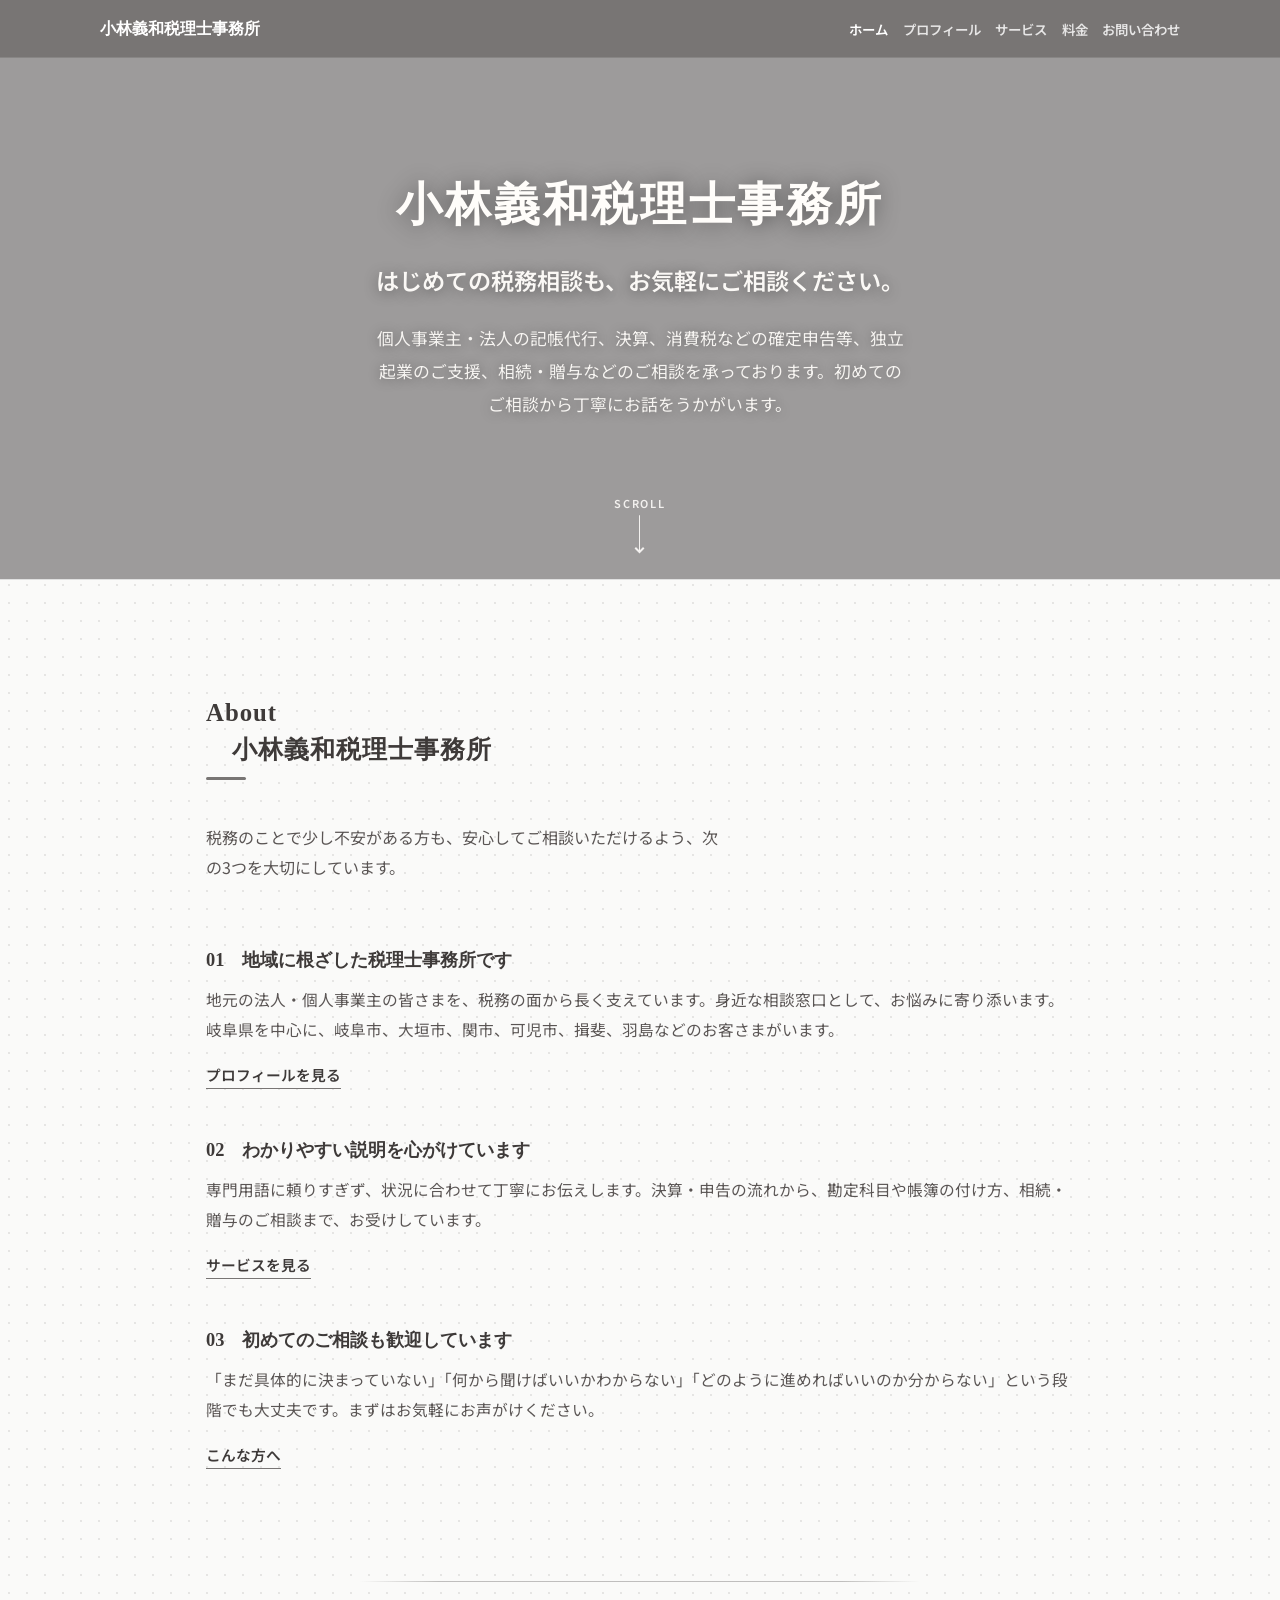
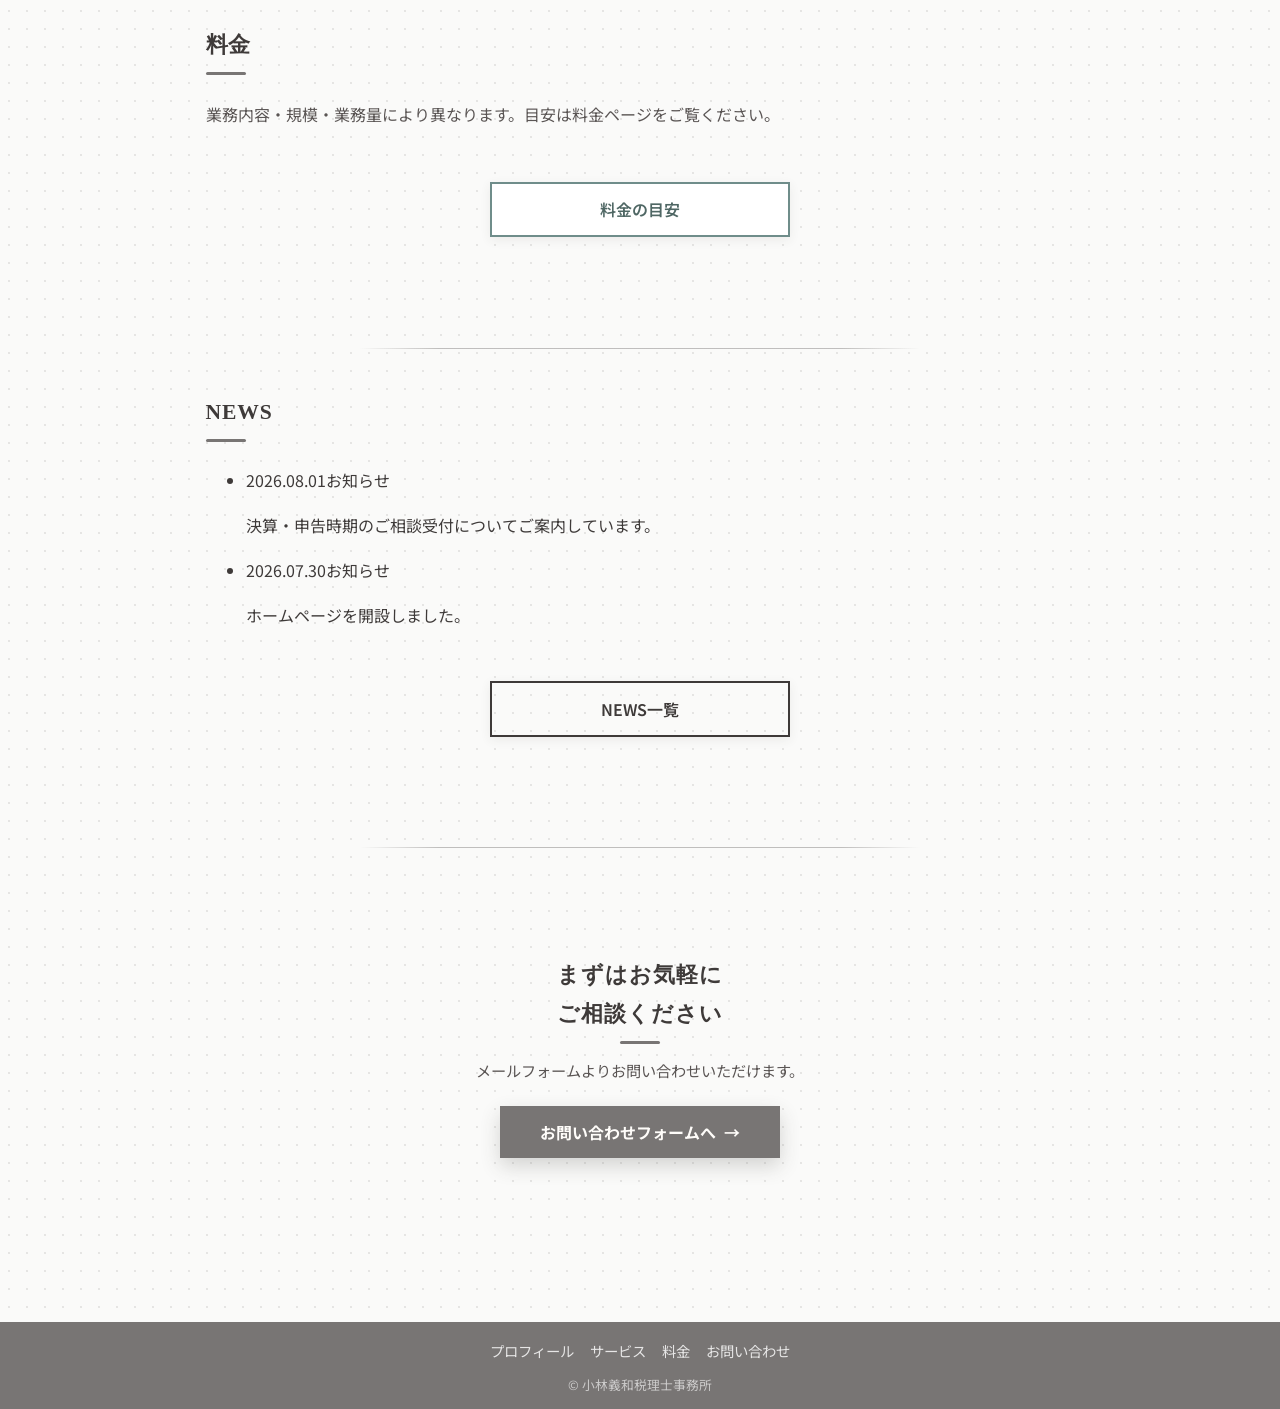
==== commit 5d68068d: "Update friendly site copy, pricing page, hero layout, and subpage navigation. Align TOP and subpage " ====
--- a/index.html
+++ b/index.html
@@ -42,7 +42,11 @@
     </div>
     <div class="hero__overlay" aria-hidden="true"></div>
     <div class="hero__inner hero__inner--split">
-      <h1 id="hero-title" class="hero__title">小林義和税理士事務所</h1>
+      <div class="hero__copy">
+        <h1 id="hero-title" class="hero__title">小林義和税理士事務所</h1>
+        <p class="hero__subtitle">はじめての税務相談も、お気軽にご相談ください。</p>
+        <p class="hero__description">個人事業主・法人の記帳代行、決算、消費税などの確定申告等、独立起業のご支援、相続・贈与などのご相談を承っております。初めてのご相談から丁寧にお話をうかがいます。</p>
+      </div>
     </div>
   </section>
 
--- a/css/base.css
+++ b/css/base.css
@@ -257,6 +257,25 @@
   letter-spacing: 0.08em;
   color: var(--hero-title-on-image, #fff);
   text-shadow: var(--hero-title-shadow, 0 2px 28px rgba(0, 0, 0, 0.45));
+}
+.hero--with-photo .hero__copy {
+  max-width: min(92vw, 980px);
+}
+.hero--with-photo .hero__subtitle {
+  margin: 1.15rem 0 0;
+  font-size: clamp(1.05rem, 2.4vw, 1.55rem);
+  font-weight: 600;
+  line-height: 1.75;
+  color: var(--hero-title-on-image, #fff);
+  text-shadow: 0 2px 14px rgba(0, 0, 0, 0.45);
+}
+.hero--with-photo .hero__description {
+  margin: 1.35rem auto 0;
+  max-width: min(92vw, 920px);
+  font-size: clamp(0.95rem, 1.7vw, 1.2rem);
+  line-height: 1.9;
+  color: rgba(255, 255, 255, 0.96);
+  text-shadow: 0 2px 12px rgba(0, 0, 0, 0.42);
 }
 
 /* 明るいハイキー写真向け（看板名と背景の分離：オーバーレイを強め＋中央にマット） */
@@ -417,13 +436,21 @@
 }
 
 /* サービス一覧（ページ用） */
-.services__intro { margin: 0 0 var(--space-lg); color: var(--color-text-sub); line-height: 1.9; }
+.services__intro { margin: 0 0 var(--space-lg); color: var(--color-text-sub); line-height: 2; }
 .page-single__title:has(+ .services__intro) {
-  margin-bottom: 0.35rem;
+  margin-bottom: 0.85rem;
 }
 .page-single__title + .services__intro {
-  margin-top: 0;
+  margin-top: 0.5rem;
   margin-bottom: var(--space-lg);
+}
+.page-single__main > .section__actions {
+  margin-top: calc(var(--space-lg) + 0.5rem);
+}
+.page-single .about__services + .section__actions,
+.page-single .services__card + .section__actions,
+.page-single .pricing-table-wrap + .contact__note + .section__actions {
+  margin-top: calc(var(--space-lg) + 0.75rem);
 }
 .services__list { list-style: none; margin: 0; padding: 0; }
 .services__item {
@@ -670,12 +697,12 @@
   border-radius: 1px;
 }
 .about__services {
-  margin: 0;
+  margin: 0.25rem 0 0;
   padding-left: 1.25rem;
   color: var(--color-text-sub);
-  line-height: 1.9;
-}
-.about__services li { margin-bottom: 0.35em; }
+  line-height: 2;
+}
+.about__services li { margin-bottom: 0.55em; }
 .about__services li:last-child { margin-bottom: 0; }
 
 /* プロフィール（スタッフ） */
--- a/css/theme-c.css
+++ b/css/theme-c.css
@@ -145,22 +145,23 @@
   padding: var(--space-lg) 0 0 0 !important;
   background: transparent;
 }
-.page-single__main > * + * {
+.page-single__main > * + *:not(.section__actions) {
   margin-top: 0.5rem;
+}
+.page-single__main > .section__actions {
+  margin-top: calc(var(--space-lg) + 0.5rem);
 }
 @media (max-width: 640px) {
   .page-single__main {
     padding-top: calc(var(--space-lg) - 0.5rem) !important;
   }
 }
-.page-single__title {
-  margin-bottom: calc(var(--space-lg) + 0.35rem);
-}
-
-.about__body p,
-.section__lead,
-.services__intro {
-  margin-bottom: 1.15em;
+.page-single__title:has(+ .services__intro) {
+  margin-bottom: 1rem;
+}
+.page-single__title + .services__intro {
+  margin-top: 0.65rem;
+  margin-bottom: calc(var(--space-lg) + 0.25rem);
 }
 .about__services li {
   margin-bottom: 0.5em;
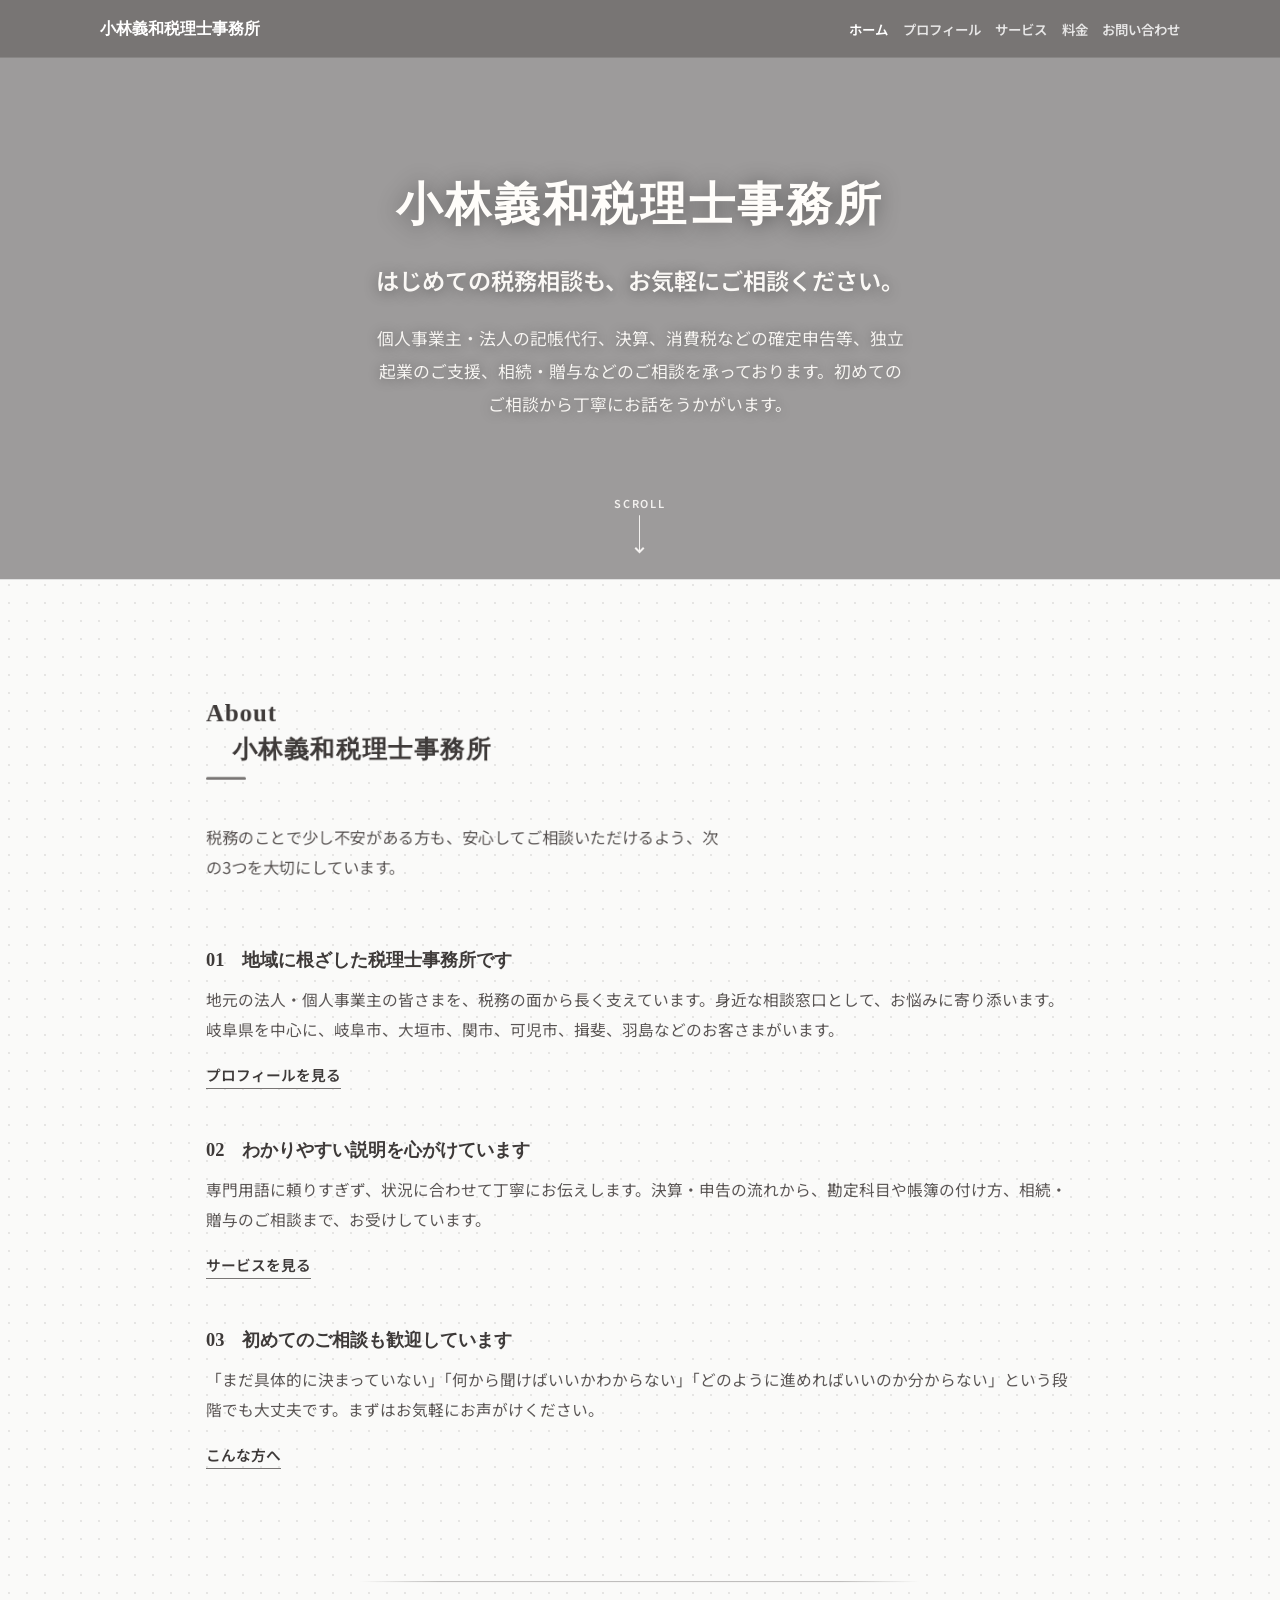
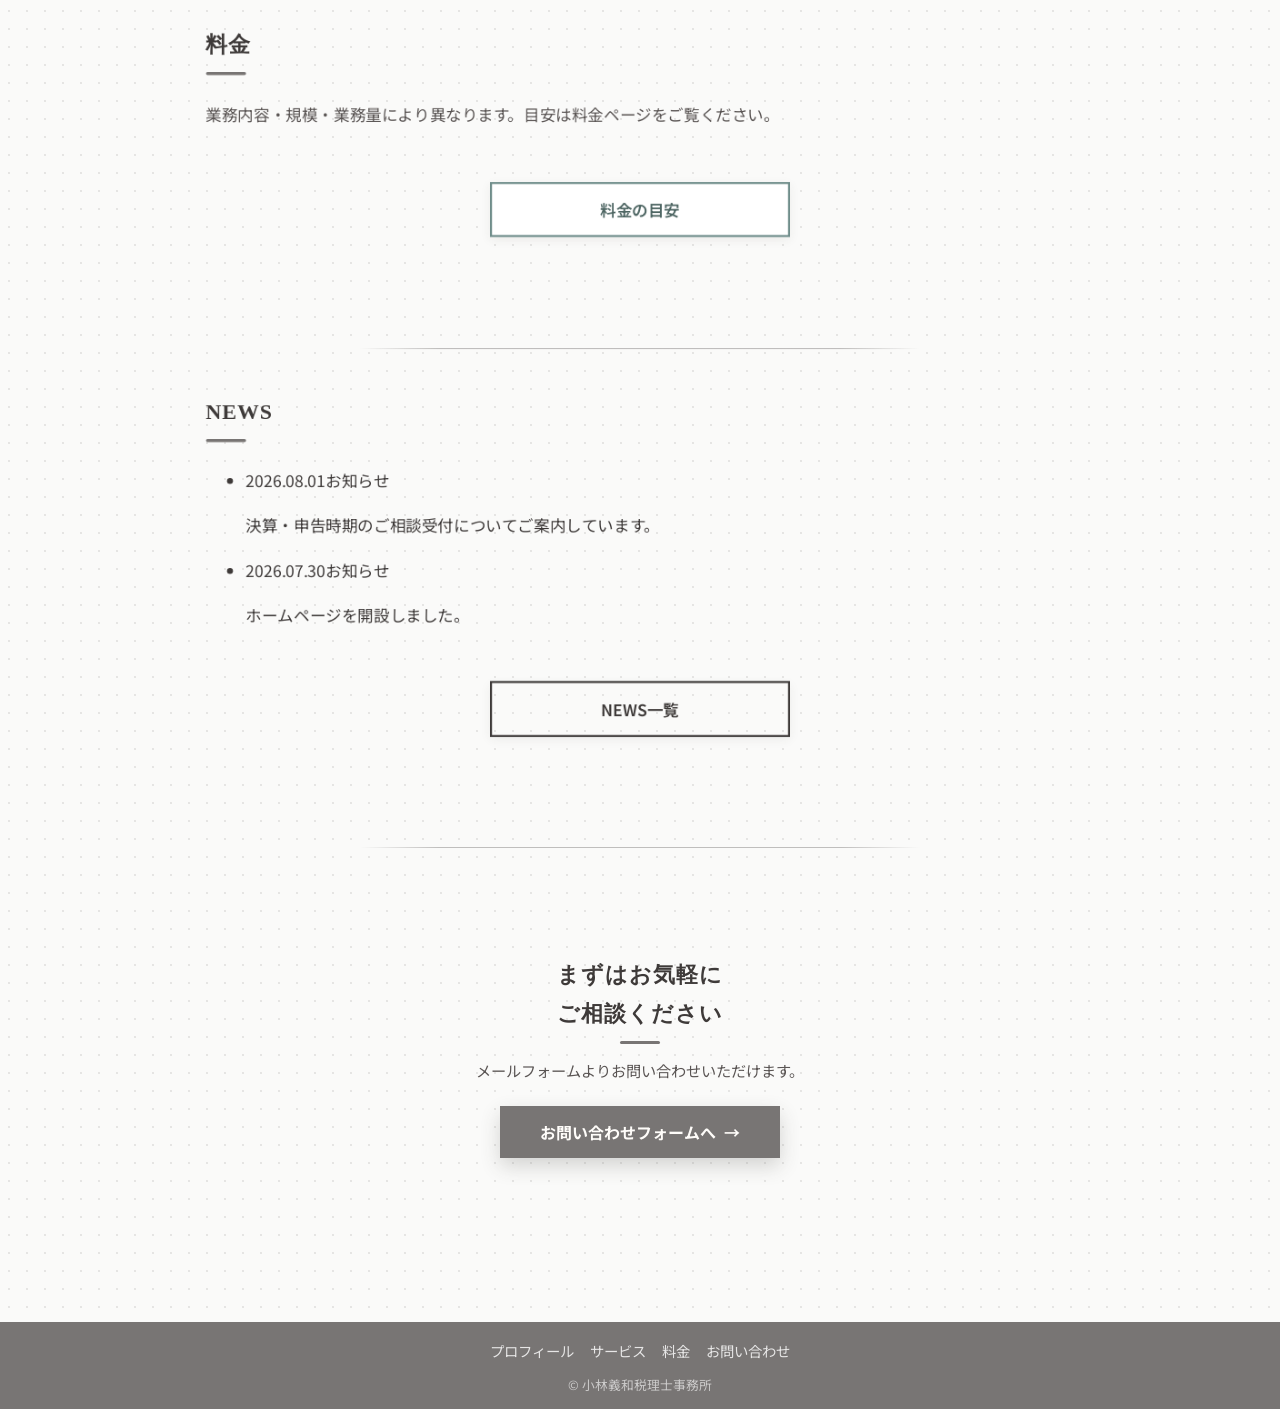
==== commit 51318905: "Improve mobile layout with hamburger nav, stacked pricing, and clearer phone spacing. Co-authored-by" ====
--- a/index.html
+++ b/index.html
@@ -1,4 +1,4 @@
-﻿<!DOCTYPE html>
+<!DOCTYPE html>
 <html lang="ja">
 <head>
   <meta charset="UTF-8">
@@ -7,15 +7,18 @@
   <link rel="preconnect" href="https://fonts.googleapis.com">
   <link rel="preconnect" href="https://fonts.gstatic.com" crossorigin>
   <link href="https://fonts.googleapis.com/css2?family=Noto+Sans+JP:wght@400;500;600;700&display=swap" rel="stylesheet">
-  <link rel="stylesheet" href="css/base.css?v=20260623a">
+  <link rel="stylesheet" href="css/base.css?v=20260709m">
   <link id="site-theme-link" rel="stylesheet" href="css/theme-c.css?v=20260623a">
-  <script src="js/site-mode.js?v=20260623a"></script>
+  <script src="js/site-mode.js?v=20260709m"></script>
 </head>
 <body class="page-home">
   <header class="header">
     <div class="header__inner">
       <a class="header__logo" href="index.html">小林義和税理士事務所</a>
-      <nav class="nav" aria-label="メインメニュー">
+      <button class="nav-toggle" type="button" aria-expanded="false" aria-controls="main-nav" aria-label="メニューを開く">
+        <span class="nav-toggle__bars" aria-hidden="true"><span class="nav-toggle__bar"></span></span>
+      </button>
+      <nav class="nav" id="main-nav" aria-label="メインメニュー">
         <ul class="nav__list">
           <li><a class="nav__link" href="index.html" aria-current="page">ホーム</a></li>
           <li><a class="nav__link" href="about.html">事業概要</a></li>
--- a/css/base.css
+++ b/css/base.css
@@ -53,10 +53,6 @@
 @media (max-width: 900px) {
   .site-mode__btn { font-size: 0.68rem; padding: 0.35em 0.55em; }
 }
-@media (max-width: 640px) {
-  .header__inner { flex-wrap: wrap; }
-  .site-mode { order: 3; width: 100%; justify-content: center; }
-}
 
 /* ========== ヘッダー・グローバルナビ ========== */
 .header {
@@ -84,6 +80,65 @@
   text-decoration: none;
 }
 .header__logo:hover { color: var(--header-link-hover, var(--color-accent)); }
+.nav-toggle {
+  display: none;
+  flex-shrink: 0;
+  width: 2.75rem;
+  height: 2.75rem;
+  margin: 0;
+  padding: 0;
+  border: 1px solid rgba(255, 255, 255, 0.28);
+  border-radius: 8px;
+  background: rgba(255, 255, 255, 0.08);
+  color: var(--header-logo-color, var(--color-text));
+  cursor: pointer;
+  align-items: center;
+  justify-content: center;
+  transition: background 0.2s, border-color 0.2s;
+}
+.nav-toggle:hover {
+  background: rgba(255, 255, 255, 0.16);
+  border-color: rgba(255, 255, 255, 0.4);
+}
+.nav-toggle:focus-visible {
+  outline: 2px solid #fff;
+  outline-offset: 2px;
+}
+.nav-toggle__bars {
+  position: relative;
+  display: block;
+  width: 1.15rem;
+  height: 0.9rem;
+}
+.nav-toggle__bars::before,
+.nav-toggle__bars::after,
+.nav-toggle__bar {
+  content: "";
+  position: absolute;
+  left: 0;
+  display: block;
+  width: 100%;
+  height: 2px;
+  background: currentColor;
+  border-radius: 1px;
+  transition: transform 0.2s ease, opacity 0.2s ease, top 0.2s ease;
+}
+.nav-toggle__bar {
+  content: none;
+  top: calc(50% - 1px);
+}
+.nav-toggle__bars::before { top: 0; }
+.nav-toggle__bars::after { bottom: 0; }
+.header.is-nav-open .nav-toggle__bar { opacity: 0; }
+.header.is-nav-open .nav-toggle__bars::before {
+  top: calc(50% - 1px);
+  transform: rotate(45deg);
+}
+.header.is-nav-open .nav-toggle__bars::after {
+  bottom: auto;
+  top: calc(50% - 1px);
+  transform: rotate(-45deg);
+}
 .nav__list {
   list-style: none;
   margin: 0;
@@ -596,7 +651,6 @@
 }
 .pricing-table {
   width: 100%;
-  min-width: 28rem;
   border-collapse: collapse;
   font-size: 0.95rem;
   line-height: 1.65;
@@ -617,11 +671,19 @@
 .pricing-table tbody th[scope="row"] {
   font-weight: 600;
   background: var(--table-row-head-bg, rgba(0, 0, 0, 0.02));
+}
+.pricing-table tbody td:last-child {
+  text-align: right;
+  font-weight: 600;
   white-space: nowrap;
 }
-.pricing-table tbody td:last-child {
-  white-space: nowrap;
-  text-align: right;
+@media (min-width: 641px) {
+  .pricing-table {
+    min-width: 28rem;
+  }
+  .pricing-table tbody th[scope="row"] {
+    white-space: nowrap;
+  }
 }
 .page-single .pricing-table-wrap + .contact__note {
   margin-top: 0;
@@ -902,18 +964,170 @@
 
 /* ========== レスポンシブ ========== */
 @media (max-width: 768px) {
-  :root { --space-lg: 2.5rem; --space-xl: 3rem; }
-  .nav__list { gap: 0.5rem; }
+  :root {
+    --space-lg: 2.5rem;
+    --space-xl: 3rem;
+    --space-edge: 1.1rem;
+  }
   .hero { padding: 2rem var(--space-edge) 3rem; }
   .section__title { font-size: 1.25rem; }
+  .footer__nav-list { gap: 0.65rem 1rem; }
+  .footer__nav-link {
+    display: inline-block;
+    padding: 0.35rem 0.15rem;
+    min-height: 44px;
+    line-height: 44px;
+  }
+}
+
+@media (max-width: 767px) {
+  .header__inner {
+    display: grid;
+    grid-template-columns: 1fr auto;
+    align-items: center;
+    gap: 0.5rem 0.75rem;
+    padding-top: calc(var(--bar-padding-y, 0.85rem) + env(safe-area-inset-top, 0px));
+    padding-bottom: var(--bar-padding-y, 0.85rem);
+  }
+  .header__logo {
+    min-width: 0;
+    font-size: 0.98rem;
+    line-height: 1.35;
+    white-space: normal;
+  }
+  .nav-toggle {
+    display: inline-flex;
+  }
+  .nav {
+    grid-column: 1 / -1;
+    max-height: 0;
+    overflow: hidden;
+    opacity: 0;
+    visibility: hidden;
+    transition: max-height 0.28s ease, opacity 0.2s ease, visibility 0.2s;
+  }
+  .header.is-nav-open .nav {
+    max-height: 22rem;
+    opacity: 1;
+    visibility: visible;
+  }
+  .nav__list {
+    flex-direction: column;
+    flex-wrap: nowrap;
+    gap: 0;
+    padding: 0.35rem 0 0.15rem;
+    border-top: 1px solid rgba(255, 255, 255, 0.14);
+  }
+  .nav__list li {
+    border-bottom: 1px solid rgba(255, 255, 255, 0.1);
+  }
+  .nav__list li:last-child {
+    border-bottom: none;
+  }
+  .nav__link {
+    display: flex;
+    align-items: center;
+    min-height: 48px;
+    padding: 0.65rem 0.15rem;
+    font-size: 0.95rem;
+  }
 }
 
 @media (max-width: 640px) {
-  .header__inner { flex-direction: column; align-items: flex-start; gap: 0.75rem; }
-  .nav__list { gap: 0.35rem; }
+  .site-mode { order: 3; width: 100%; justify-content: center; }
   .contact__row { grid-template-columns: 1fr; }
+  .contact__frame {
+    padding: 1.1rem 0.95rem;
+  }
   .contact__input,
   .contact__textarea { font-size: 16px; }
+  .contact__submit {
+    width: 100%;
+    align-self: stretch;
+    min-height: 48px;
+  }
+  .section__actions .btn {
+    width: 100%;
+    max-width: 100%;
+    min-height: 48px;
+    text-align: center;
+  }
+  .pricing-table,
+  .pricing-table tbody,
+  .pricing-table tr,
+  .pricing-table th,
+  .pricing-table td {
+    display: block;
+    width: 100%;
+  }
+  .pricing-table {
+    min-width: 0;
+    border: none;
+    background: transparent;
+  }
+  .pricing-table thead {
+    display: none;
+  }
+  .pricing-table tbody tr {
+    margin: 0 0 0.9rem;
+    padding: 0.95rem 1rem;
+    border: 1px solid var(--color-border);
+    border-radius: var(--radius);
+    background: var(--table-bg, #fff);
+  }
+  .pricing-table tbody tr:last-child {
+    margin-bottom: 0;
+  }
+  .pricing-table tbody th[scope="row"],
+  .pricing-table tbody td {
+    border: none;
+    padding: 0.35rem 0;
+    white-space: normal;
+    text-align: left;
+  }
+  .pricing-table tbody th[scope="row"] {
+    padding-top: 0;
+    padding-bottom: 0.55rem;
+    margin-bottom: 0.35rem;
+    border-bottom: 1px solid var(--color-border);
+    background: transparent;
+    font-size: 0.98rem;
+    line-height: 1.55;
+  }
+  .pricing-table tbody td {
+    font-size: 0.92rem;
+    line-height: 1.7;
+    color: var(--color-text-sub);
+  }
+  .pricing-table tbody td:last-child {
+    margin-top: 0.45rem;
+    padding-top: 0.55rem;
+    border-top: 1px dashed var(--color-border);
+    color: var(--color-text);
+    font-size: 0.98rem;
+    text-align: left;
+  }
+  .pricing-table tbody td::before {
+    display: block;
+    margin-bottom: 0.15rem;
+    font-size: 0.72rem;
+    font-weight: 700;
+    letter-spacing: 0.06em;
+    color: var(--color-accent);
+  }
+  .pricing-table tbody td:nth-child(2)::before { content: "内容"; }
+  .pricing-table tbody td:nth-child(3)::before { content: "料金（税込み）"; }
+  .map-embed--access-full {
+    min-height: 220px;
+  }
+  .map-embed--access-full iframe {
+    min-height: 220px;
+  }
+  .profile__figure {
+    width: min(180px, 48vw);
+    margin-left: auto;
+    margin-right: auto;
+  }
 }
 
 /* ========== A3 PDF向け（提案資料レイアウト） ========== */
@@ -935,8 +1149,33 @@
   }
 
   .site-mode,
+  .nav-toggle,
   .hero-friendly__scroll {
     display: none !important;
+  }
+
+  .nav {
+    max-height: none !important;
+    overflow: visible !important;
+    opacity: 1 !important;
+    visibility: visible !important;
+  }
+
+  .nav__list {
+    flex-direction: row !important;
+    flex-wrap: wrap !important;
+    gap: 0.35rem 1rem !important;
+    border-top: none !important;
+    padding: 0 !important;
+  }
+
+  .nav__list li {
+    border-bottom: none !important;
+  }
+
+  .nav__link {
+    min-height: 0 !important;
+    padding: 0 !important;
   }
 
   .header {
